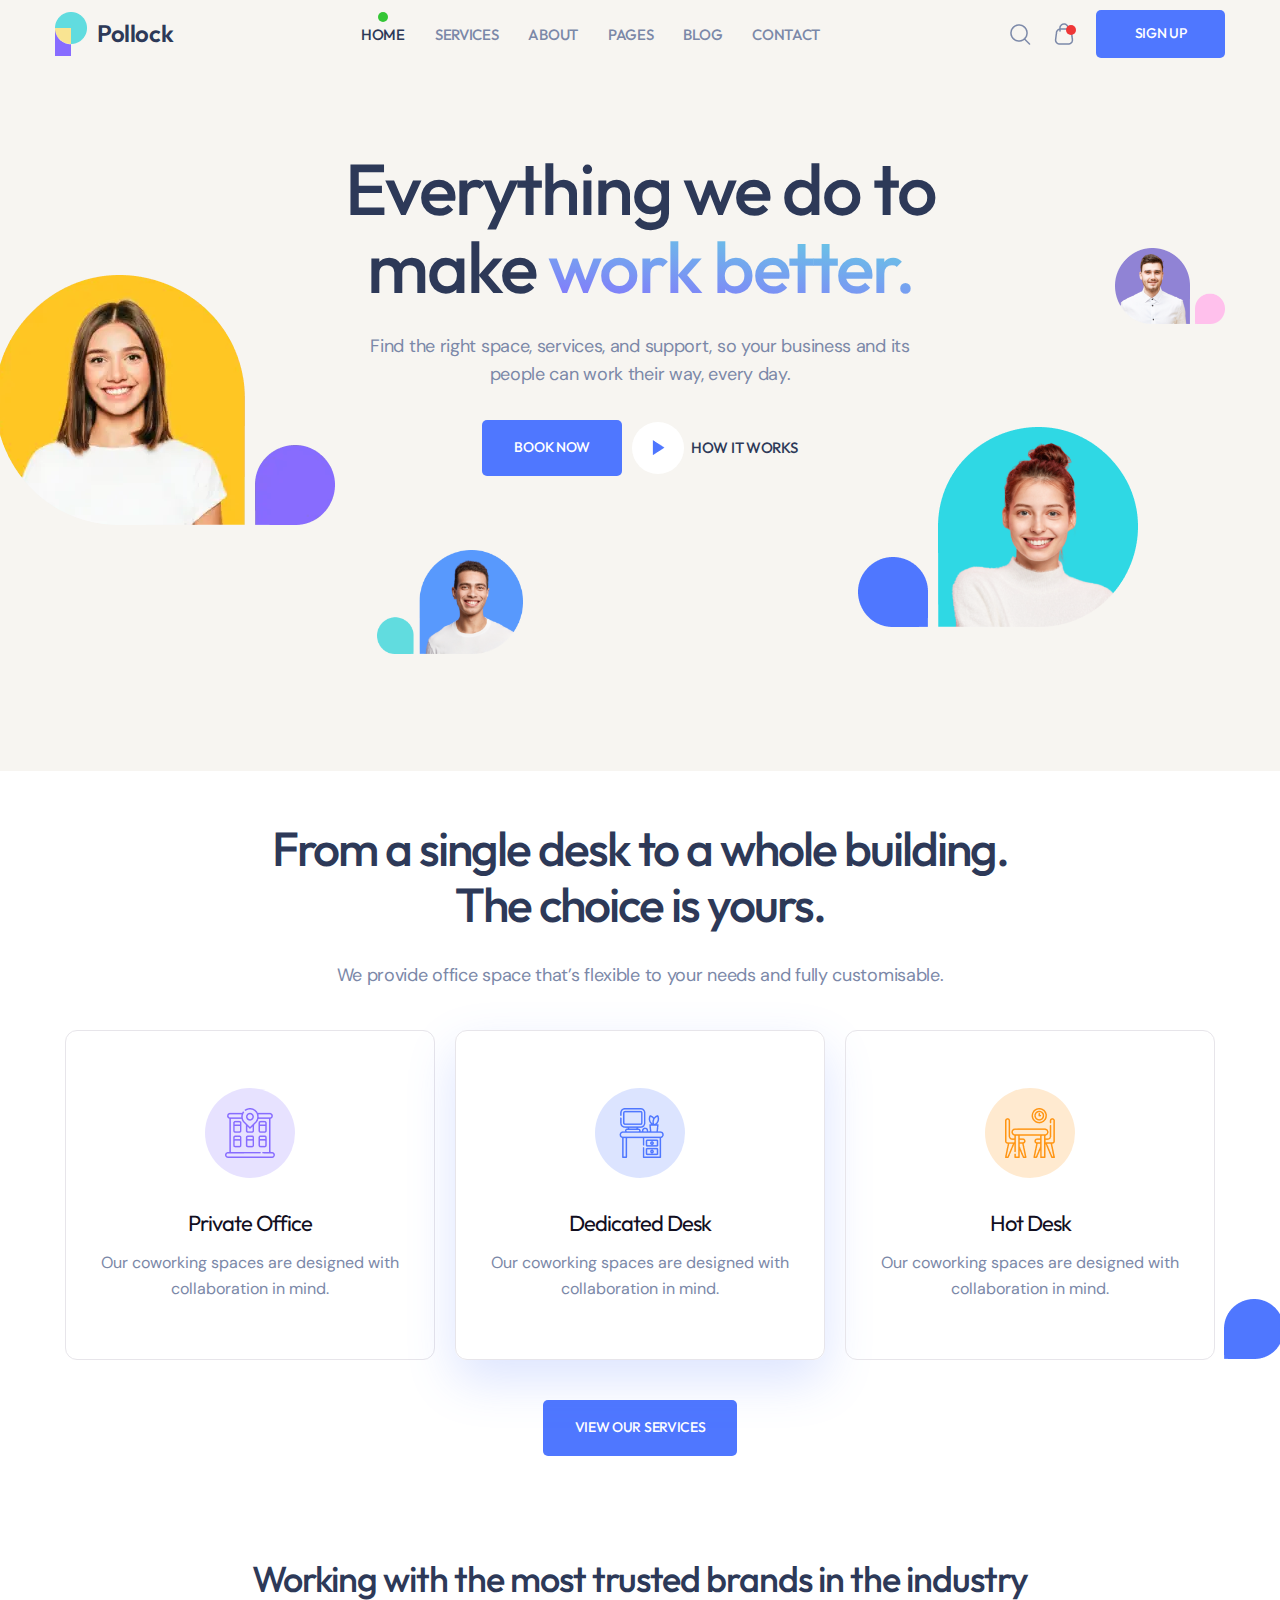
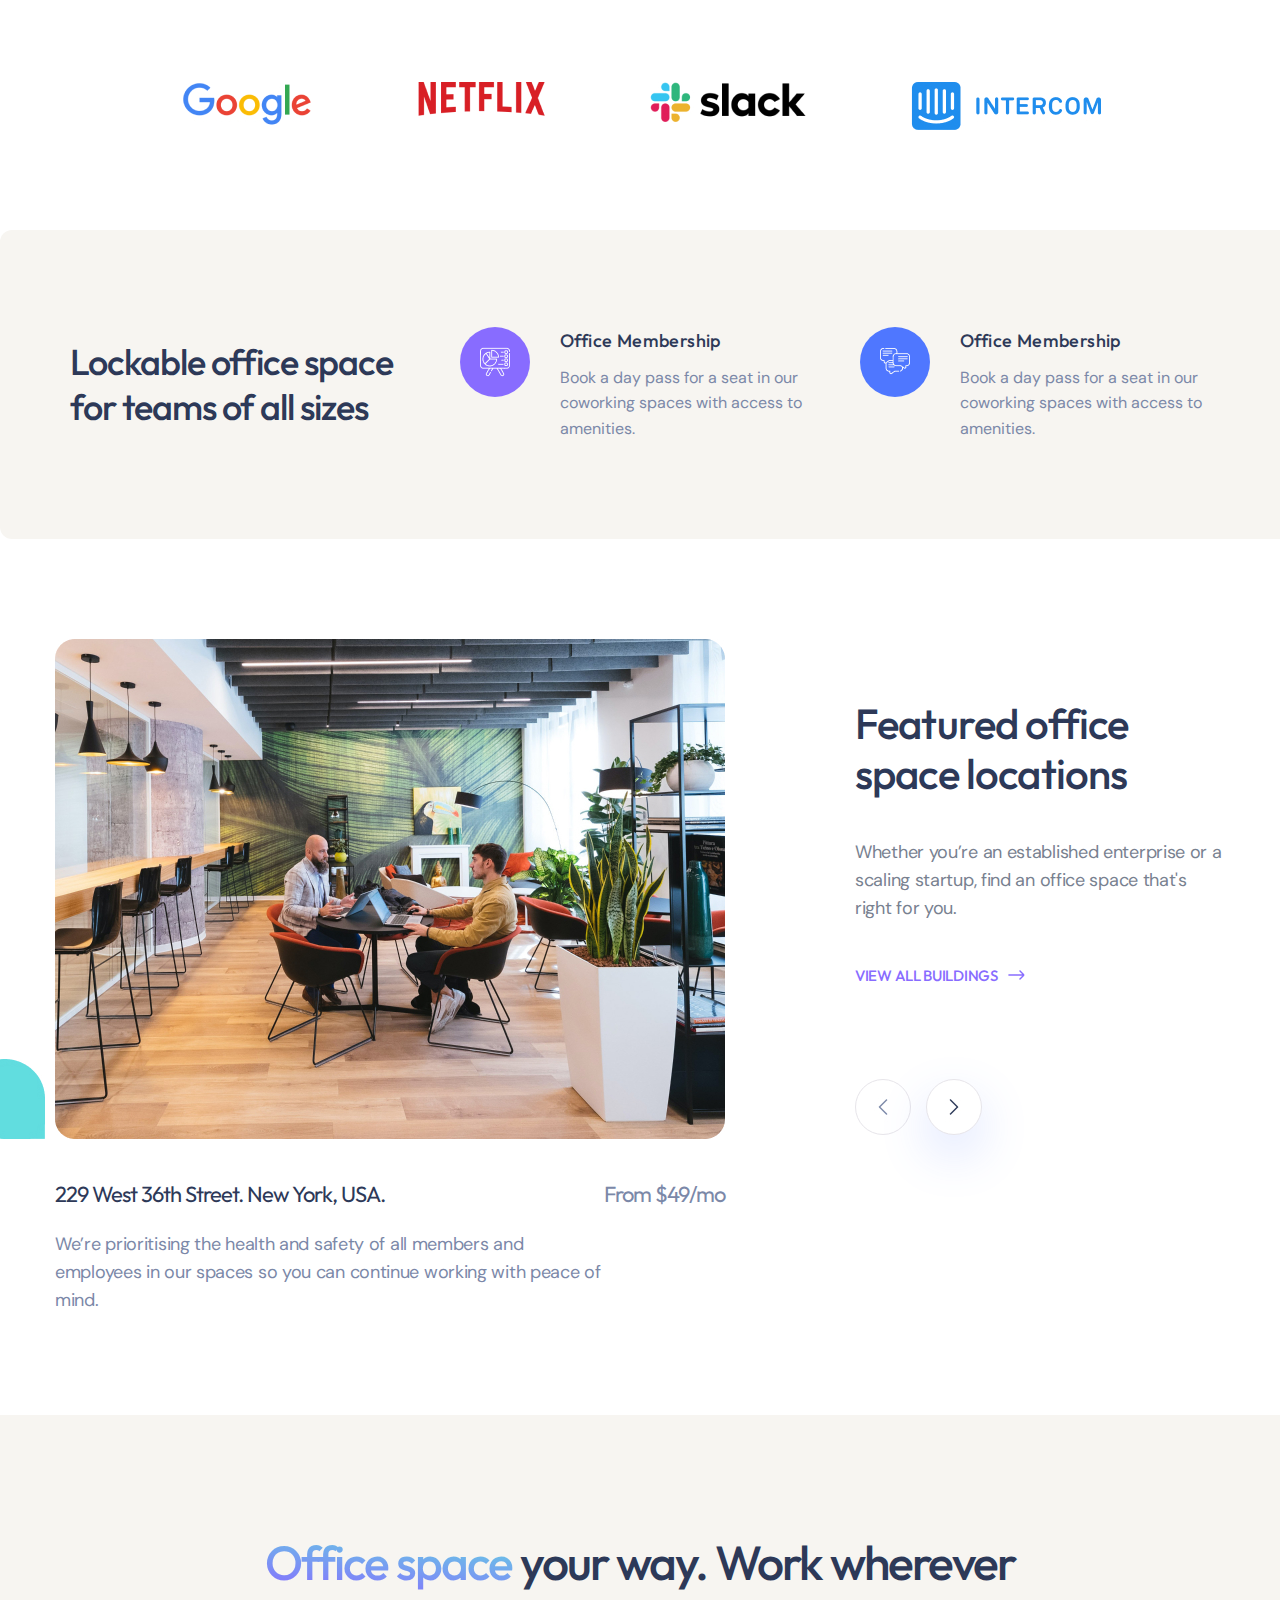
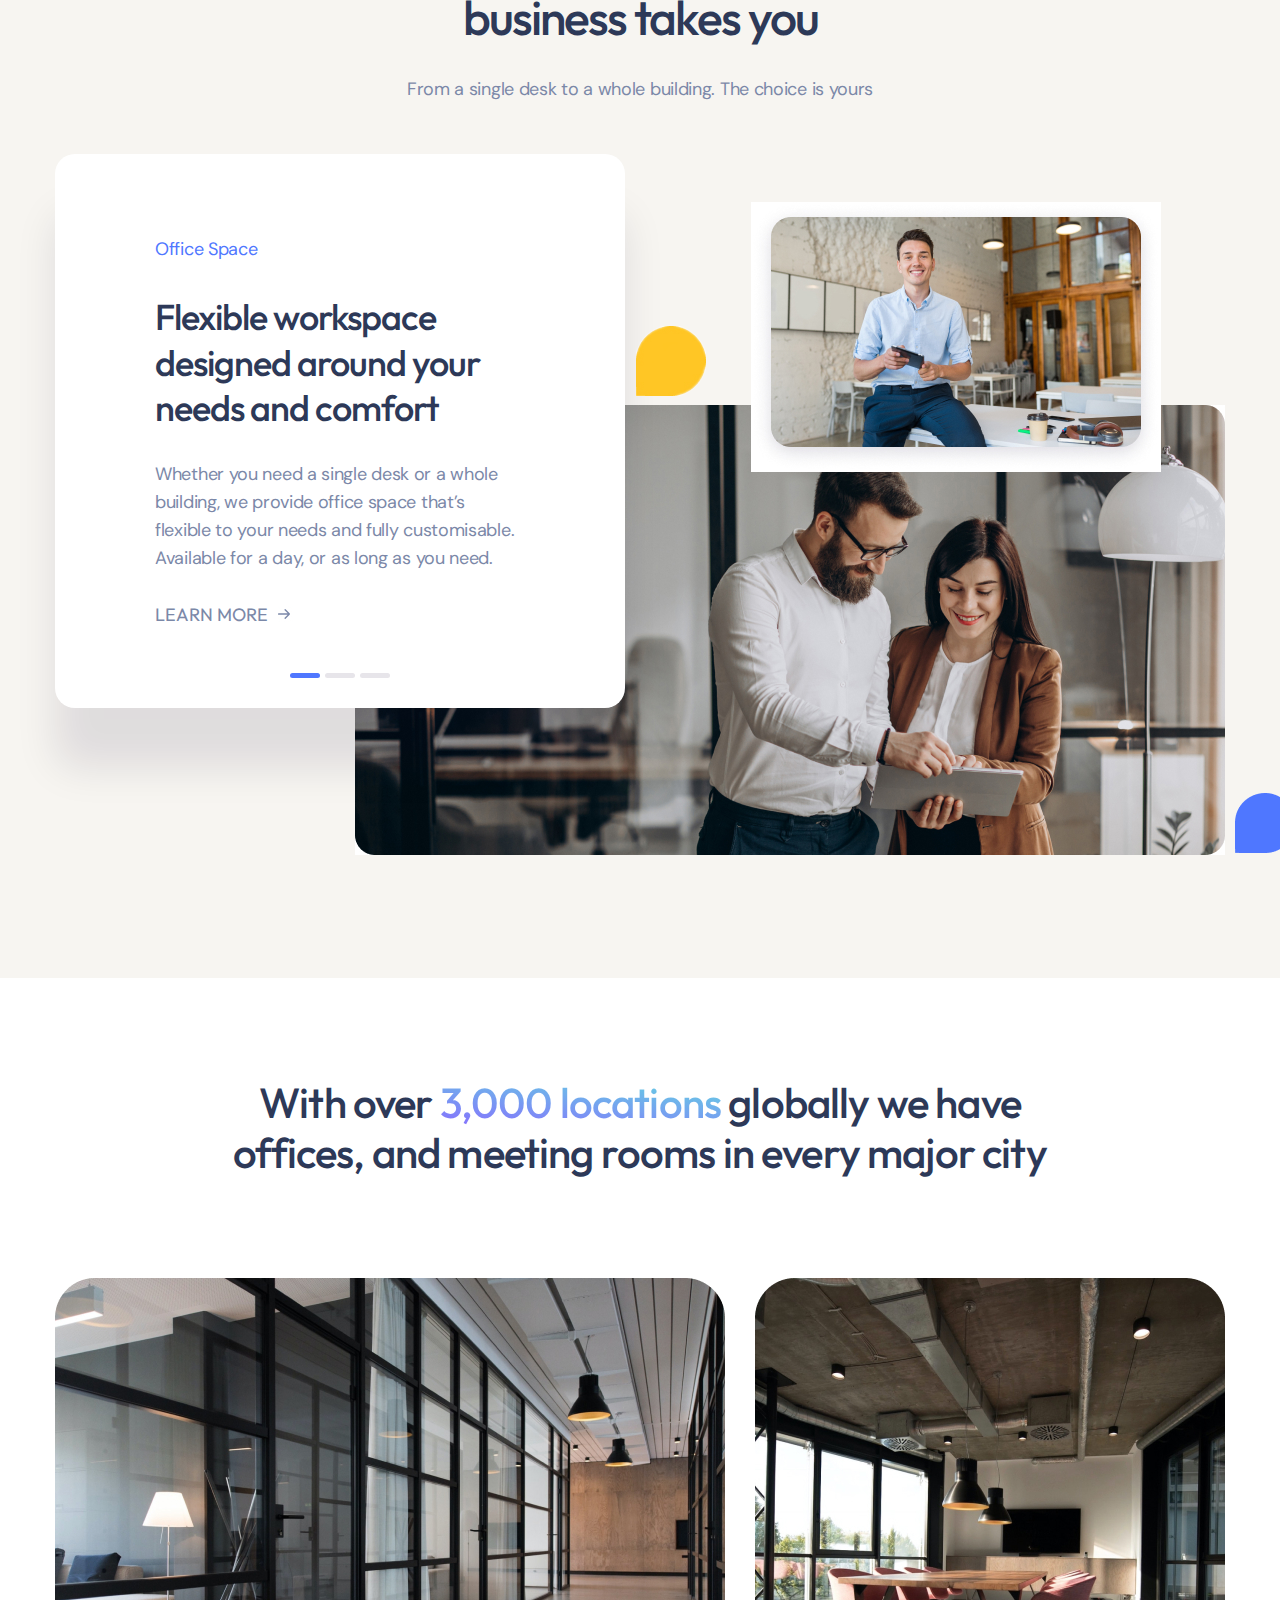
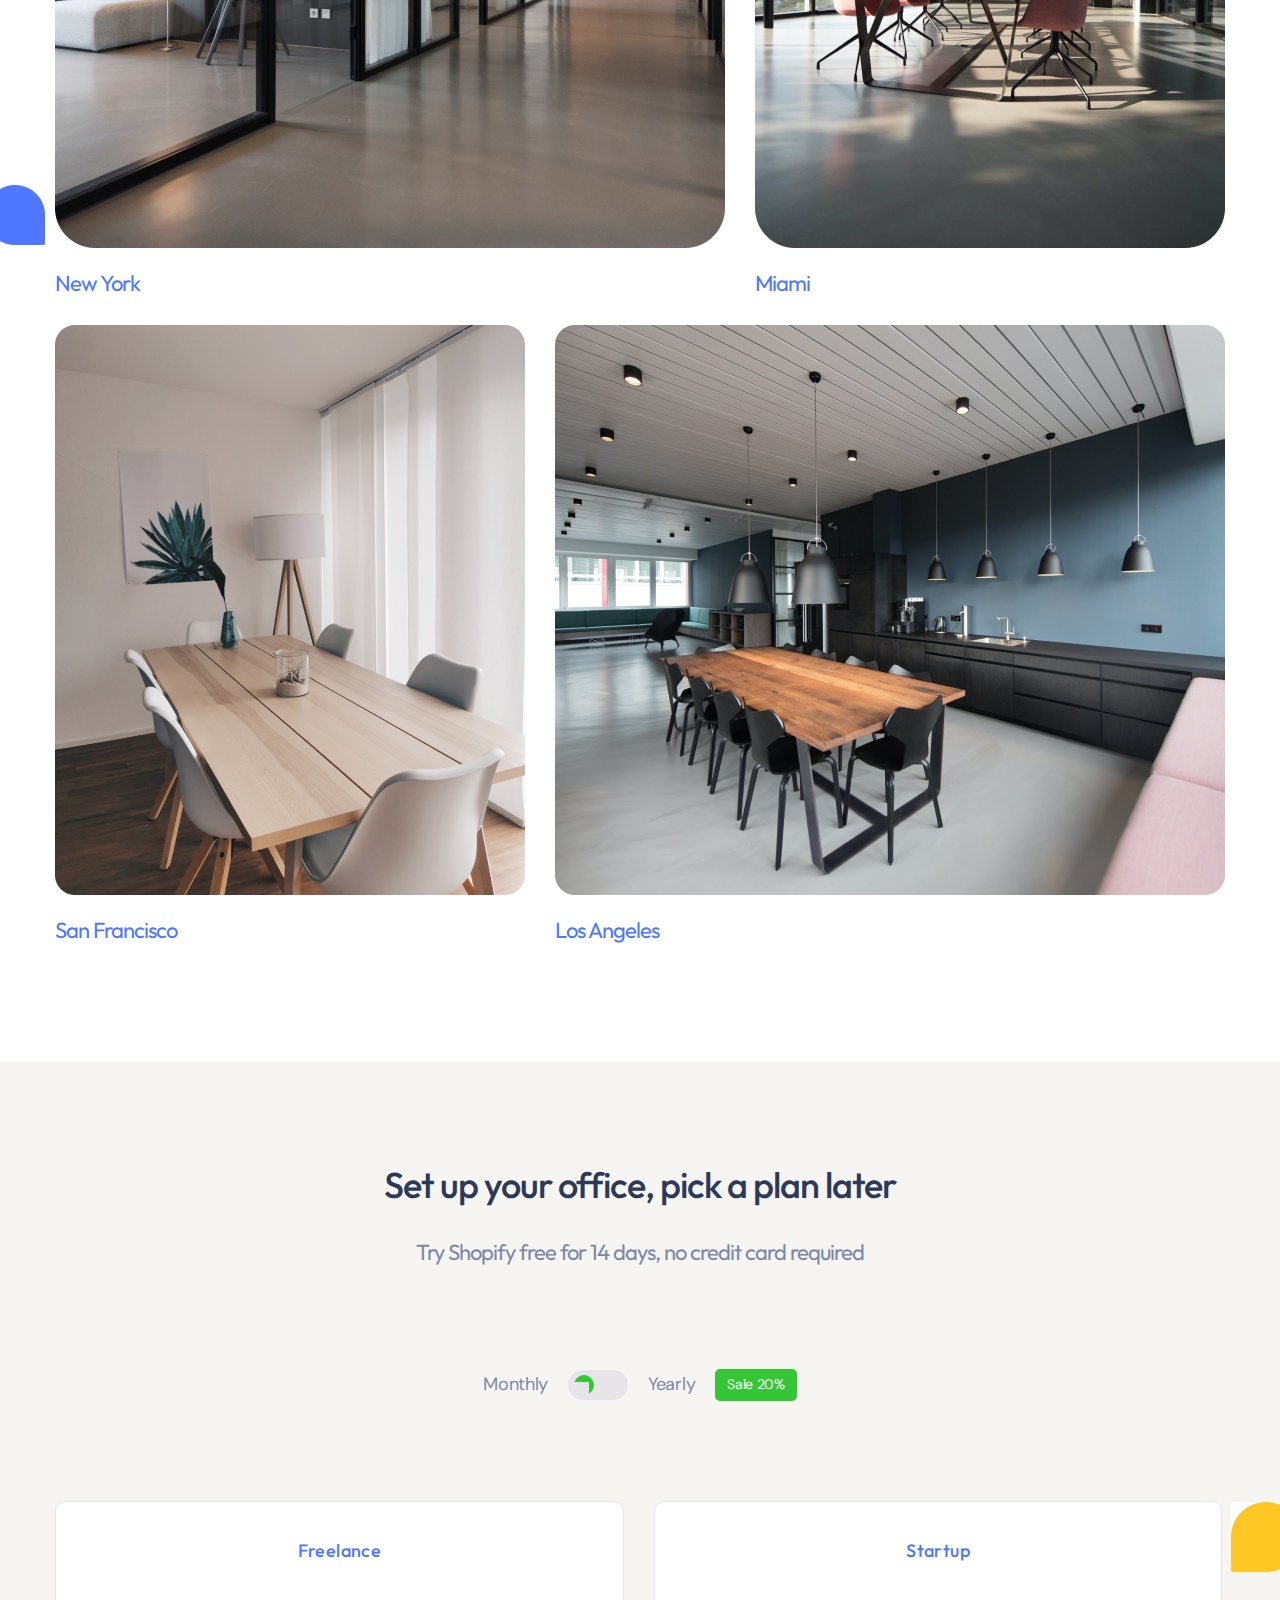
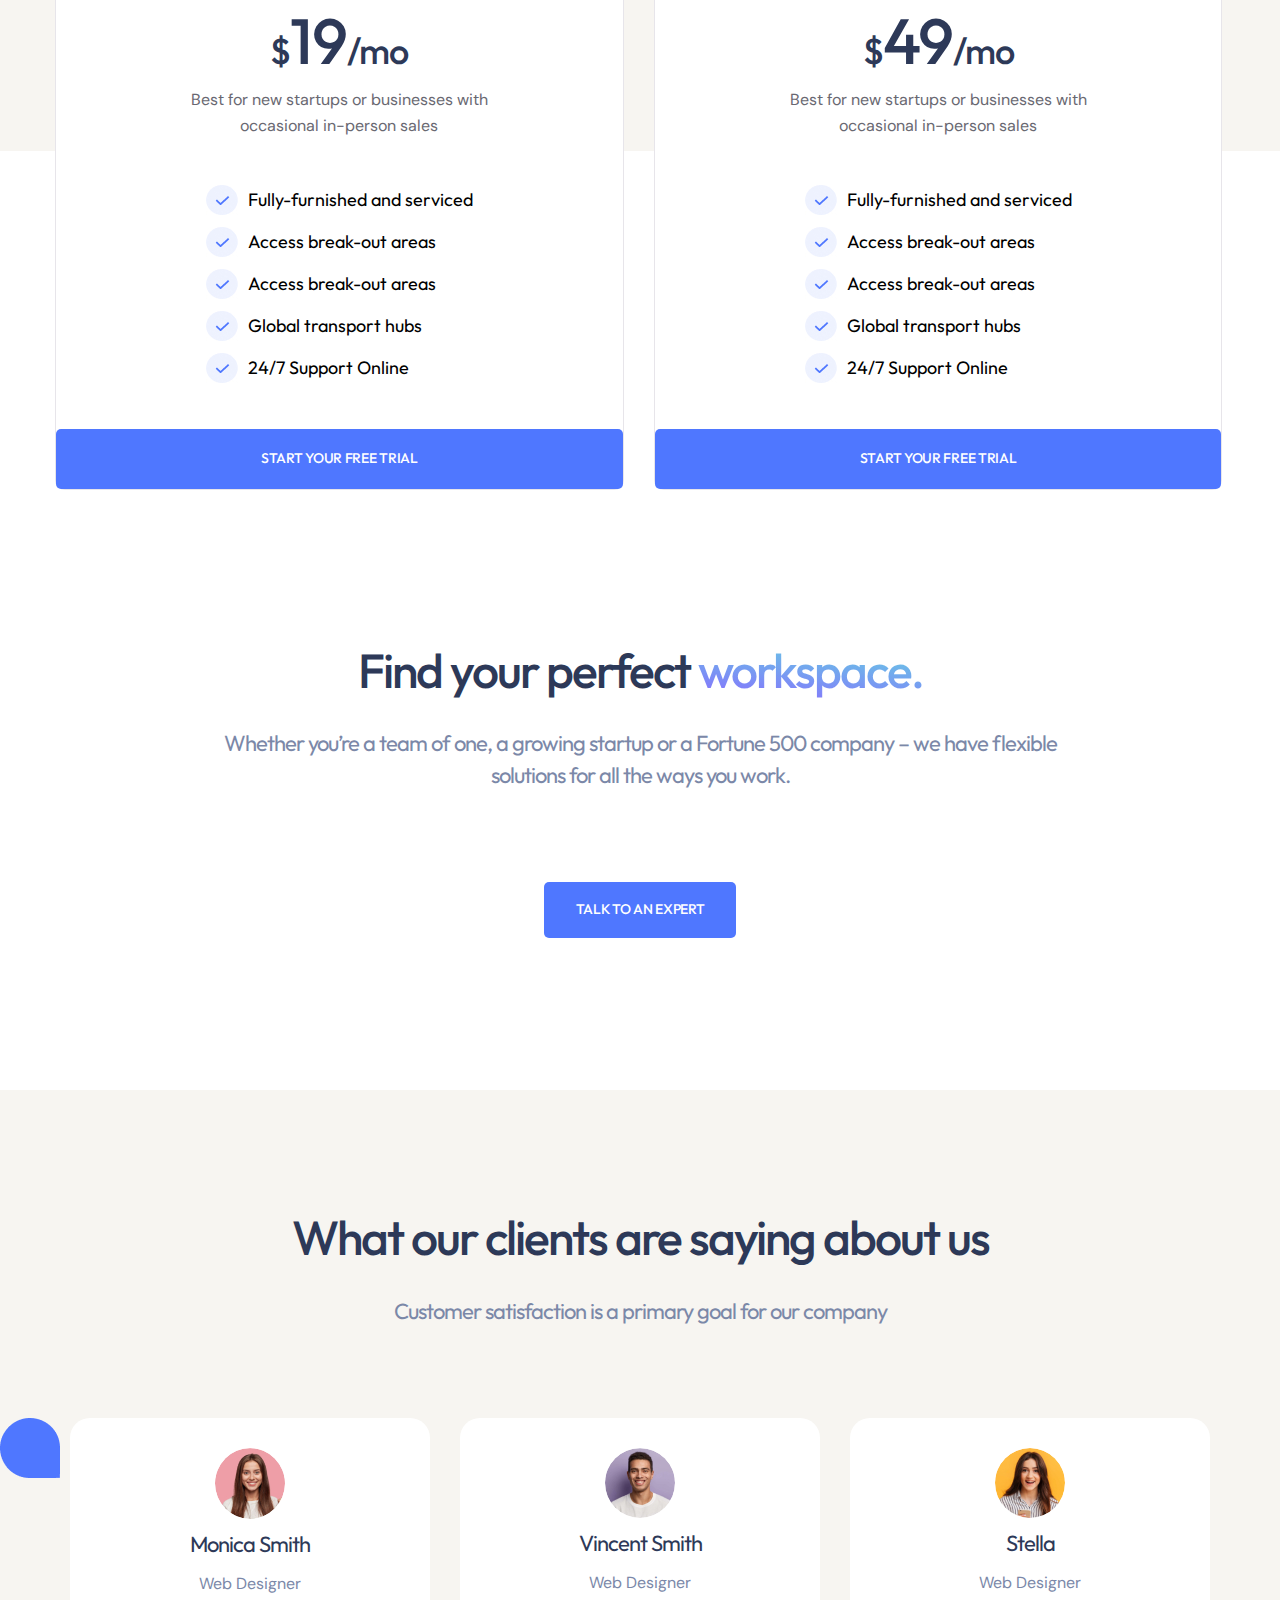
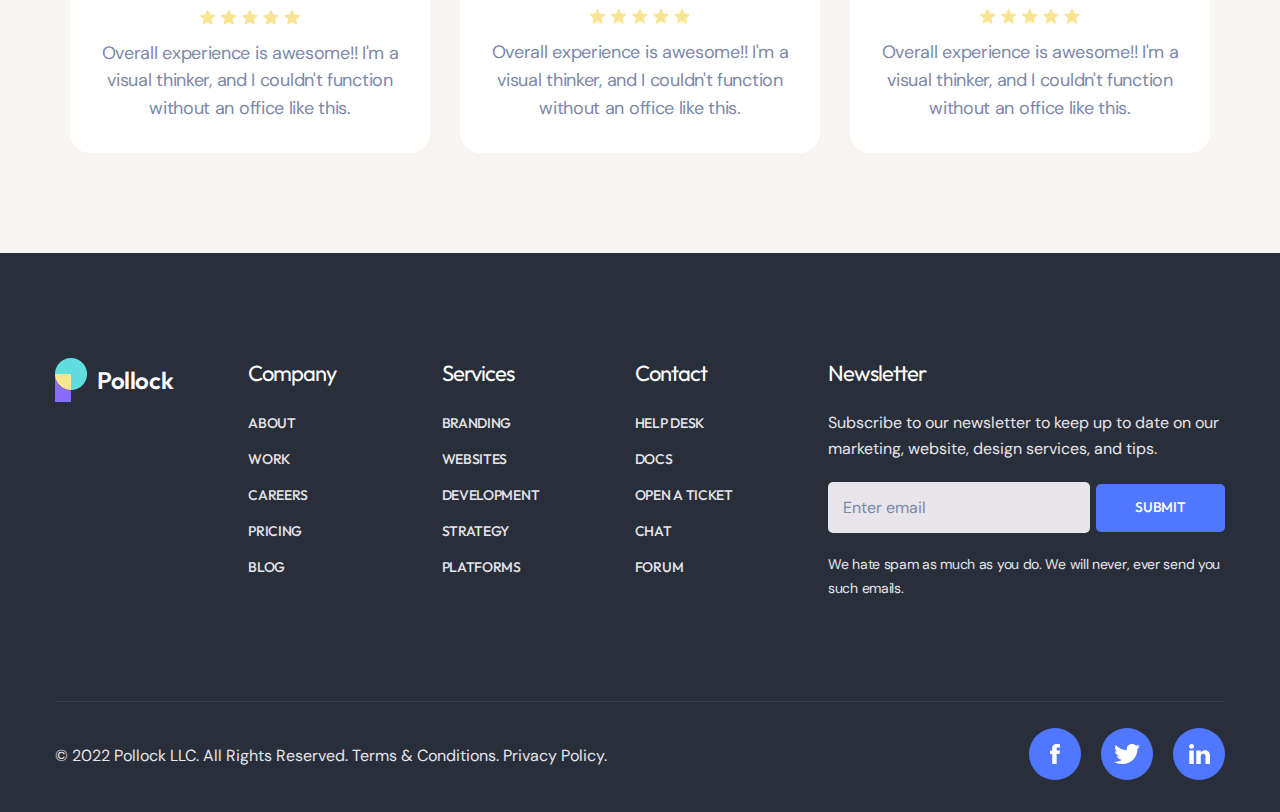
==== public/index.html @ 98dcaaa9 "upload" ====
<!DOCTYPE html>
<html lang="en">
<head>
    <meta charset="UTF-8">
    <meta name="viewport" content="width=device-width, initial-scale=1.0">
    <link href="https://fonts.googleapis.com/css2?family=DM+Sans:opsz@9..40&family=Outfit:wght@500&display=swap" rel="stylesheet">
    <link rel="stylesheet" href="../src/component/index.css">
    <title>Home Coworking</title>
</head>
<body>
    <!-- header -->
    <header>
        <section class="header__container">
            <div class="header__logo">
                <img src="../src/image/logo/Frame.png" alt="">
                Pollock
            </div>
            <div class="header__nav">
                <nav class="header__nav-list">
                    <ul class="header__list">
                        <li class="header__item active">
                            <a href="index.html" class="header__link">Home</a>
                        </li>
                        <li class="header__item">
                            <a href="#" class="header__link">Services</a>
                        </li>
                        <li class="header__item">
                            <a href="#" class="header__link">About</a>
                        </li>
                        <li class="header__item">
                            <a href="page_shop.html" class="header__link">Pages</a>
                        </li>
                        <li class="header__item">
                            <a href="page_blog.html" class="header__link">Blog</a>
                        </li>
                        <li class="header__item">
                            <a href="#" class="header__link">Contact</a>
                        </li>
                    </ul>
                </nav>
            </div>
            <div class="header__button">
                <div class="header__search">
                    <button class="btn btn--search">
                        <img src="../src/image/icon/Search.png" alt="">
                    </button>
                </div>
                <div class="header__cart">
                    <button class="btn btn--cart">
                        <img src="../src/image/icon/Bag2.png" alt="">
                    </button>
                </div>
                <div class="header__signup">
                    <button class="button button--md">Sign Up</button>
                </div>
            </div>
        </section>
    </header>
    <!-- main -->
    <main class="main">
       <!-- Hero -->
        <section class="page-hero">
            <div class="page-hero__container container">
                <div class="page-hero__textbox">
                    <h1 class="page-hero__title">Everything we do to make <span>work better.</span></h1>
                    <div class="page-hero__paragraph">
                        <p>Find the right space, services, and support, so your business and its people can work their way, every day.</p>
                    </div>
                    <div class="page-hero__button">
                        <div class="page-hero__btn-book">
                            <button class="button button--lg">Book Now</button>
                        </div>
                        <div class="page-hero__btn-play">
                            <button class="button button--play">
                                <img src="../src/image/icon/fi_play.png" alt="">
                            </button>
                            How It Works
                        </div>
                    </div>
                </div>
                <div class="page-hero__image">
                    <div class="page-hero__absolute">
                        <div class="page-hero_item page-hero_item--1">
                            <img src="../src/image/normal/iamge1.webp" alt="">
                        </div>
                        <div class="page-hero_item page-hero_item--2">
                            <img src="../src/image/normal/image2.png" alt="">
                        </div>
                        <div class="page-hero_item page-hero_item--3">
                            <img src="../src/image/normal/image3.png" alt="">
                        </div>
                        <div class="page-hero_item page-hero_item--4">
                            <img src="../src/image/normal/image4.png" alt="">
                        </div>
                    </div>
                </div>
            </div>
        </section>
        <!-- Service -->
        <section class="page-service">
            <div class="page-service__container container">
                <div class="page-service__textbox">
                    <h2 class="page-service__title">From a single desk to a whole building. The choice is yours.</h2>
                    <div class="page-service__paragraph">
                        <p>
                            We provide office space that’s flexible to your needs and fully customisable.
                        </p>
                    </div>
                </div>
                <div class="page-service__content">
                    <div class="page-service__content-item">
                        <div class="page-service__item-img page-service__item-img--1" style="--color-purple: #886CFF;">
                            <img src="../src/image/icon/office.png" alt="">
                        </div>
                        <div class="page-service__item-textbox">
                            <h3 class="page-service__item-title">Private Office</h3>
                            <div class="page-service__item-paragraph">
                                <p>Our coworking spaces are designed with collaboration in mind.</p>
                            </div>
                        </div>
                    </div>
                    <div class="page-service__content-item">
                        <div class="page-service__item-img page-service__item-img--2" style="--color-blue: #4F77FF;">
                            <img src="../src/image/icon/desk.png" alt="">
                        </div>
                        <div class="page-service__item-textbox">
                            <h3 class="page-service__item-title">Dedicated Desk</h3>
                            <div class="page-service__item-paragraph">
                                <p>Our coworking spaces are designed with collaboration in mind.</p>
                            </div>
                        </div>
                    </div>
                    <div class="page-service__content-item">
                        <div class="page-service__item-img page-service__item-img--3" style="--color-yellow: #FF9513;">
                            <img src="../src/image/icon/hotdesk.png" alt="">
                        </div>
                        <div class="page-service__item-textbox">
                            <h3 class="page-service__item-title">Hot Desk</h3>
                            <div class="page-service__item-paragraph">
                                <p>Our coworking spaces are designed with collaboration in mind.</p>
                            </div>
                        </div>
                    </div>
                </div>
                <div class="page-service__button">
                    <button class="button button--lg">View Our Services</button>
                </div>
            </div>
        </section>        
        <!-- logo -->
        <section class="page-logo">
            <div class="page-logo__container container">
                <h3 class="page-logo__title">Working with the most trusted brands in the industry</h3>
                <div class="page-logo__content">
                    <div class="page-logo__item">
                        <img src="../src/image/logo/google.jpg" alt="">
                    </div>
                    <div class="page-logo__item">
                        <img src="../src/image/logo/netflix.jpg" alt="">
                    </div>
                    <div class="page-logo__item">
                        <img src="../src/image/logo/slack.jpg" alt="">
                    </div>
                    <div class="page-logo__item">
                        <img src="../src/image/logo/intercom.jpg" alt="">
                    </div>
                </div>
            </div>
        </section>
        <!-- item -->
        <section class="page-item">
            <div class="page-item__container container">
                <h2 class="page-item__title">Lockable office space for teams of all sizes</h2>
                <div class="page-item__content">
                    <div class="page-item__item">
                        <div class="page-item__logo page-item__logo--1">
                            <img src="../src/image/icon/membership.png" alt="">
                        </div>
                        <div class="page-item__text">
                            <h3 class="page-item__title page-item__title--md">Office Membership</h3>
                            <div class="page-item__paragraph">
                                <p>
                                    Book a day pass for a seat in our coworking spaces with access to amenities.
                                </p>
                            </div>
                        </div>
                    </div>
                    <div class="page-item__item">
                        <div class="page-item__logo page-item__logo--2">
                            <img src="../src/image/icon/meeting.png" alt="">
                        </div>
                        <div class="page-item__text">
                            <h3 class="page-item__title page-item__title--md">Office Membership</h3>
                            <div class="page-item__paragraph">
                                <p>
                                    Book a day pass for a seat in our coworking spaces with access to amenities.
                                </p>
                            </div>
                        </div>
                    </div>
                </div>
            </div>
        </section>
        <!-- Gallery -->
        <section class="page-gallery">
            <div class="page-gallery__container container">
                <div class="page-gallery__left">
                    <div class="page-gallery__img">
                        <img src="../src/image/normal/featured.jpg" alt="">
                    </div>
                    <div class="page-gallery__textbox">
                        <div class="page-gallery__title">
                            <h3>229 West 36th Street. New York, USA.</h3>
                            <p>From $49/mo</p>
                        </div>
                        <div class="page-gallery__paragraph">
                            <p>
                                We’re prioritising the health and safety of all members and employees in our spaces so you can continue working with peace of mind.
                            </p>
                        </div>
                    </div>
                </div>
                <div class="page-gallery__right">
                    <div class="page-gallery__text">
                        <h2 class="page-gallery__text-title">Featured office space locations</h2>
                        <div class="page-gallery__text-paragraph">
                            <p>
                                Whether you’re an established enterprise or a scaling startup, find an office space that's right for you.
                            </p>
                        </div>
                        <div class="page-gallery__link">
                            <a href="">View All Buildings</a>
                            <img src="../src/image/icon/Right.jpg" alt="">
                        </div>
                    </div>
                    <div class="page-gallery__button">
                        <button class="btn btn--click">
                            <img src="../src/image/icon/prev.jpg" alt="">
                        </button>
                        <button class="btn btn--click">
                            <img src="../src/image/icon/next.jpg" alt="">
                        </button>
                    </div>
                </div>
            </div>
        </section>
        <!-- About -->
        <section class="page-about">
            <div class="page-about__container container">
                <div class="page-about__textbox">
                    <h2 class="page-about__title-top">
                        <span>Office space </span>your way. Work wherever business takes you
                    </h2>
                    <div class="page-about__paragraph-title">
                        <p>From a single desk to a whole building. The choice is yours</p>
                    </div>
                </div>
                <div class="page-about__content">
                    <div class="page-about__content-item">
                        <div class="page-about__item-textbox">
                            <div class="page-about__slide">
                                <div class="page-about__text active">
                                    <div class="page-about__top">
                                        <p>Office Space</p>
                                    </div>                       
                                    <h3 class="page-about__title">Flexible workspace designed around your needs and comfort</h3>
                                    <div class="page-about__paragraph">
                                        <p>
                                            Whether you need a single desk or a whole building, we provide office space that’s flexible to your needs and fully customisable. Available for a day, or as long as you need.
                                        </p>
                                    </div>
                                    <div class="page-about__link">
                                        <a href="" class="page-about__link-view">Learn more</a>
                                        <img src="../src/image/icon/Icon.jpg" alt="">
                                    </div>
                                </div>
                                <div class="page-about__text">
                                    <div class="page-about__top">
                                        <p>Dedicated Desk</p>
                                    </div>                       
                                    <h3 class="page-about__title">Flexible workspace designed around your needs and comfort</h3>
                                    <div class="page-about__paragraph">
                                        <p>
                                            Whether you need a single desk or a whole building, we provide office space that’s flexible to your needs and fully customisable. Available for a day, or as long as you need.
                                        </p>
                                    </div>
                                    <div class="page-about__link">
                                        <a href="" class="page-about__link-view">Learn more</a>
                                        <img src="../src/image/icon/Icon.jpg" alt="">
                                    </div>
                                </div>
                                <div class="page-about__text">
                                    <div class="page-about__top">
                                        <p>Hot Desk</p>
                                    </div>                       
                                    <h3 class="page-about__title">Flexible workspace designed around your needs and comfort</h3>
                                    <div class="page-about__paragraph">
                                        <p>
                                            Whether you need a single desk or a whole building, we provide office space that’s flexible to your needs and fully customisable. Available for a day, or as long as you need.
                                        </p>
                                    </div>
                                    <div class="page-about__link">
                                        <a href="" class="page-about__link-view">Learn more</a>
                                        <img src="../src/image/icon/Icon.jpg" alt="">
                                    </div>
                                </div>
                            </div>
                            <div class="page-about__dot-container">
                                <div class="page-about__dot active"></div>
                                <div class="page-about__dot"></div>
                                <div class="page-about__dot"></div>
                            </div>
                        </div>
                        <div class="page-about__image">
                            <div class="page-about__image-item page-about__image--1">
                                <img src="../src/image/normal/man.jpg" alt="">
                                <div class="page-about__image-icon page-about__image-item--yellow">
                                    <img src="../src/image/icon/yellow.png" alt="">
                                </div>
                            </div>
                            <div class="page-about__image-item page-about__image--2">
                                <img src="../src/image/normal/people.jpg" alt="">
                                <div class="page-about__image-icon page-about__image-item--blue">
                                    <img src="../src/image/icon/BG.png" alt="">
                                </div>
                            </div>
                        </div>
                    </div>
                </div>
            </div>
        </section>
        <!-- portfolio -->
        <section class="page-portfolio">
            <div class="page-portfolio__container container">
                <div class="page-portfolio__textbox">
                    <h2 class="page-portfolio__title">
                        With over <span>3,000 locations</span> globally we have offices,  and meeting rooms in every major city
                    </h2>
                </div>
                <div class="page-portfilio__image">
                    <div class="page-portfilio__item">
                        <img src="../src/image/normal/newyork.jpg" alt="">
                        <div class="page-portfilio__name">
                            <p>New York</p>
                        </div>
                    </div>
                    <div class="page-portfilio__item">
                        <img src="../src/image/normal/miami.jpg" alt="">
                        <div class="page-portfilio__name">
                            <p>Miami</p>
                        </div>
                    </div>
                    <div class="page-portfilio__item">
                        <img src="../src/image/normal/sanfrancisco.jpg" alt="">
                        <div class="page-portfilio__name">
                            <p>San Francisco</p>
                        </div>
                    </div>
                    <div class="page-portfilio__item">
                        <img src="../src/image/normal/losangeles.jpg" alt="">
                        <div class="page-portfilio__name">
                            <p>Los Angeles</p>
                        </div>
                    </div>
                </div>
            </div>
        </section>
        <!-- pricing -->
        <section class="page-pricing">
            <div class="page-pricing__container container">
                <div class="page-pricing__textbox">
                    <h2 class="page-pricing__title">Set up your office, pick a plan later</h2>
                    <div class="page-pricing__paragraph">
                        <p>
                            Try Shopify free for 14 days, no credit card required
                        </p>
                    </div>
                </div>
                <div class="page-pricing__button">
                    <div class="page-pricing__button-item">
                        <p>Monthly</p>
                        <div class="page-pricing__toggle">
                            <input type="checkbox" id="page-pricing__click">
                            <label for="page-pricing__click" class="page-pricing__label"></label>
                        </div>
                    </div>
                    <div class="page-pricing__button-item">
                        <p>Yearly</p>
                        <button class="page-pricing__button-sale">Sale 20%</button>
                    </div>
                </div>
                <div class="page-pricing__trial">
                    <div class="page-pricing__item">
                        <div class="page-pricing__name">
                            <p>Freelance</p>
                        </div>
                        <div class="page-pricing__content">
                            <h2 class="page-pricing__title">$<span>19</span>/mo</h2>
                            <div class="page-pricing__description">
                                <p>
                                    Best for new startups or businesses
                                    with occasional in-person sales
                                </p>
                            </div>
                        </div>
                        <div class="page-pricing__list">
                            <ul class="page-pricing__nav">
                                <li class="page-pricing__list-item">
                                    <img src="../src/image/icon/check.jpg" alt="">
                                    Fully-furnished and serviced
                                </li>
                                <li class="page-pricing__list-item">
                                    <img src="../src/image/icon/check.jpg" alt="">
                                    Access  break-out areas
                                </li>
                                <li class="page-pricing__list-item">
                                    <img src="../src/image/icon/check.jpg" alt="">
                                    Access  break-out areas
                                </li>
                                <li class="page-pricing__list-item">
                                    <img src="../src/image/icon/check.jpg" alt="">
                                    Global transport hubs
                                </li>
                                <li class="page-pricing__list-item">
                                    <img src="../src/image/icon/check.jpg" alt="">
                                    24/7 Support Online
                                </li>
                            </ul>
                        </div>
                        <div class="page-pricing__button-bottom">
                            <button class="button button--big">Start your free trial</button>
                        </div>
                    </div>
                    <div class="page-pricing__item">
                        <div class="page-pricing__name">
                            <p>Startup</p>
                        </div>
                        <div class="page-pricing__content">
                            <h2 class="page-pricing__title">$<span>49</span>/mo</h2>
                            <div class="page-pricing__description">
                                <p>
                                    Best for new startups or businesses
                                    with occasional in-person sales
                                </p>
                            </div>
                        </div>
                        <div class="page-pricing__list">
                            <ul class="page-pricing__nav">
                                <li class="page-pricing__list-item">
                                    <img src="../src/image/icon/check.jpg" alt="">
                                    Fully-furnished and serviced
                                </li>
                                <li class="page-pricing__list-item">
                                    <img src="../src/image/icon/check.jpg" alt="">
                                    Access  break-out areas
                                </li>
                                <li class="page-pricing__list-item">
                                    <img src="../src/image/icon/check.jpg" alt="">
                                    Access  break-out areas
                                </li>
                                <li class="page-pricing__list-item">
                                    <img src="../src/image/icon/check.jpg" alt="">
                                    Global transport hubs
                                </li>
                                <li class="page-pricing__list-item">
                                    <img src="../src/image/icon/check.jpg" alt="">
                                    24/7 Support Online
                                </li>
                            </ul>
                        </div>
                        <div class="page-pricing__button-bottom">
                            <button class="button button--big">Start your free trial</button>
                        </div>
                    </div>
                </div>
            </div>
        </section>
        <!-- cta -->
        <section class="page-cta">
            <div class="page-cta__container container">
              <div class="page-cta__content">
                <div class="page-cta__textbox">
                    <h2 class="page-cta__title">Find your perfect <span>workspace.</span></h2>
                    <div class="page-cta__paragraph">
                        <p>
                            Whether you’re a team of one, a growing startup or a Fortune 500 company –
                            we have flexible solutions for all the ways you work.
                        </p>
                    </div>
                </div>
                <div class="page-cta__button">
                    <button class="button button--lg">Talk to an expert</button>
                </div>
              </div>
            </div>
        </section>
        <!-- review -->
        <section class="page-review">
            <div class="page-review__container container">
                <div class="page-review__content">
                    <div class="page-review__textbox">
                        <h2 class="page-review__title">What our clients are saying about us</h2>
                        <p class="page-review__paragraph">
                            Customer satisfaction is a primary goal for our company
                        </p>
                    </div>
                    <div class="page-review__list">
                        <div class="page-review__list-item">
                            <div class="page-review__item-img">
                                <img src="../src/image/normal/monica.jpg" alt="">
                            </div>
                            <h3 class="page-review__item-title">Monica Smith</h3>
                            <div class="page-review__item-paragraph">
                                <p>Web Designer</p>
                            </div>
                            <div class="page-review__icon-star">
                                <img src="../src/image/icon/Stars.jpg" alt="">
                            </div>
                            <div class="page-review__item-textbox">
                                <p>Overall experience is awesome!! I'm a visual thinker, and I couldn't function without an office like this.</p>
                            </div>
                        </div>
                        <div class="page-review__list-item">
                            <div class="page-review__item-img">     
                                <img src="../src/image/normal/vincent.jpg" alt="">
                            </div>
                            <h3 class="page-review__item-title">Vincent Smith</h3>
                            <div class="page-review__item-paragraph">
                                <p>Web Designer</p>
                            </div>
                            <div class="page-review__icon-star">
                                <img src="../src/image/icon/Stars.jpg" alt="">
                            </div>
                            <div class="page-review__item-textbox">
                                <p>Overall experience is awesome!! I'm a visual thinker, and I couldn't function without an office like this.</p>
                            </div>
                        </div>
                        <div class="page-review__list-item">
                            <div class="page-review__item-img">
                                <img src="../src/image/normal/stella.jpg" alt="">
                            </div>
                            <h3 class="page-review__item-title">Stella</h3>
                            <div class="page-review__item-paragraph">
                                <p>Web Designer</p>
                            </div>
                            <div class="page-review__icon-star">
                                <img src="../src/image/icon/Stars.jpg" alt="">
                            </div>
                            <div class="page-review__item-textbox">
                                <p>Overall experience is awesome!! I'm a visual thinker, and I couldn't function without an office like this.</p>
                            </div>
                        </div>
                    </div>
                </div>
            </div>
        </section>
    </main>
    <!-- footer -->
    <footer>
        <div class="footer__container container">
            <div class="footer__row">
                <div class="footer__col">
                    <div class="footer__content">
                        <div class="footer__col-item">
                            <div class="footer__logo">
                                <img src="../src/image/logo/Frame.png" alt="">
                                Pollock
                            </div>
                        </div>
                        <div class="footer__col-item">
                            <h3 class="footer__title">Company</h3>
                            <div class="footer__nav-link">
                                <ul class="footer__list-link">
                                    <li class="footer__link-item">
                                        <a href="" class="footer__link">About</a>
                                    </li>
                                    <li class="footer__link-item">
                                        <a href="" class="footer__link">Work</a>
                                    </li>
                                    <li class="footer__link-item">
                                        <a href="" class="footer__link">Careers</a>
                                    </li>
                                    <li class="footer__link-item">
                                        <a href="" class="footer__link">Pricing</a>
                                    </li>
                                    <li class="footer__link-item">
                                        <a href="" class="footer__link">Blog</a>
                                    </li>
                                </ul>
                            </div>
                        </div>
                        <div class="footer__col-item">
                            <h3 class="footer__title">Services</h3>
                            <div class="footer__nav-link">
                                <ul class="footer__list-link">
                                    <li class="footer__link-item">
                                        <a href="" class="footer__link">Branding</a>
                                    </li>
                                    <li class="footer__link-item">
                                        <a href="" class="footer__link">Websites</a>
                                    </li>
                                    <li class="footer__link-item">
                                        <a href="" class="footer__link">Development</a>
                                    </li>
                                    <li class="footer__link-item">
                                        <a href="" class="footer__link">Strategy</a>
                                    </li>
                                    <li class="footer__link-item">
                                        <a href="" class="footer__link">Platforms</a>
                                    </li>
                                </ul>
                            </div>
                        </div>
                        <div class="footer__col-item">
                            <h3 class="footer__title">Contact</h3>
                            <div class="footer__nav-link">
                                <ul class="footer__list-link">
                                    <li class="footer__link-item">
                                        <a href="" class="footer__link">Help Desk</a>
                                    </li>
                                    <li class="footer__link-item">
                                        <a href="" class="footer__link">Docs</a>
                                    </li>
                                    <li class="footer__link-item">
                                        <a href="" class="footer__link">Open a Ticket</a>
                                    </li>
                                    <li class="footer__link-item">
                                        <a href="" class="footer__link">Chat</a>
                                    </li>
                                    <li class="footer__link-item">
                                        <a href="" class="footer__link">Forum</a>
                                    </li>
                                </ul>
                            </div>
                        </div>
                        <div class="footer__col-item">
                            <h3 class="footer__title">Newsletter</h3>
                            <div class="footer__paragraph footer__paragraph--md">
                                <p>
                                    Subscribe to our newsletter to keep up to date on our marketing, website, design services, and tips.
                                </p>
                            </div>
                            <div class="footer__input-button">
                                <input placeholder="Enter email" type="text" class="footer__text-input" name="footer__text-input">
                                <button class="button button--md">Submit</button>
                            </div>
                            <div class="footer__paragraph footer__paragraph--sm">
                                <p>
                                    We hate spam as much as you do. We will never, ever send you such emails. 
                                </p>
                            </div>
                        </div>
                    </div>
                    <div class="footer__bottom">
                        <div class="footer__policy">
                            <p>
                                © 2022 Pollock LLC. All Rights Reserved. Terms & Conditions. Privacy Policy.
                            </p>
                        </div>
                        <div class="footer__social-media">
                            <div class="footer__social-item">
                                <svg xmlns="http://www.w3.org/2000/svg" width="196" height="52" viewBox="0 0 196 52" fill="none">
                                    <circle cx="26" cy="26" r="26" fill="#4F77FF"/>
                                    <path d="M27.6497 35.893V26.0503H30.6079L31 22.5862H27.6497L27.6547 20.8522C27.6547 19.9487 27.7462 19.4648 29.1297 19.4648H30.9793V16H28.0204C24.4663 16 23.2155 17.6804 23.2155 20.5068V22.5864H21V26.0509H23.2155V35.7535C24.0786 35.9148 24.9709 36 25.8846 36C26.4748 36 27.0644 35.9643 27.6497 35.893Z" fill="white"/>
                                    <circle cx="98" cy="26" r="26" fill="#4F77FF"/>
                                    <path d="M111 18.3677C110.033 18.7692 109.003 19.0354 107.929 19.1646C109.034 18.54 109.877 17.5585 110.274 16.3754C109.243 16.9569 108.106 17.3677 106.894 17.5969C105.915 16.6108 104.521 16 103 16C100.049 16 97.6734 18.2677 97.6734 21.0477C97.6734 21.4477 97.7091 21.8323 97.7969 22.1985C93.3655 21.9938 89.4444 19.9831 86.8102 16.92C86.3504 17.6754 86.0806 18.54 86.0806 19.4708C86.0806 21.2185 87.0312 22.7677 88.4483 23.6646C87.5919 23.6492 86.7517 23.4138 86.04 23.0431C86.04 23.0585 86.04 23.0785 86.04 23.0985C86.04 25.5508 87.8876 27.5877 90.3105 28.0569C89.8766 28.1692 89.4037 28.2231 88.913 28.2231C88.5717 28.2231 88.2272 28.2046 87.9039 28.1369C88.5945 30.1354 90.5543 31.6046 92.8845 31.6523C91.071 32.9954 88.7684 33.8046 86.2756 33.8046C85.8385 33.8046 85.4192 33.7862 85 33.7354C87.3611 35.1769 90.1594 36 93.177 36C102.986 36 108.348 28.3077 108.348 21.64C108.348 21.4169 108.34 21.2015 108.329 20.9877C109.386 20.2769 110.275 19.3892 111 18.3677Z" fill="white"/>
                                    <circle cx="170" cy="26" r="26" fill="#4F77FF"/>
                                    <path d="M160 18.3232C160 17.6498 160.236 17.0943 160.709 16.6566C161.182 16.2188 161.797 16 162.554 16C163.297 16 163.899 16.2155 164.358 16.6465C164.831 17.0909 165.068 17.67 165.068 18.3838C165.068 19.0303 164.838 19.569 164.378 20C163.905 20.4444 163.284 20.6667 162.514 20.6667H162.493C161.75 20.6667 161.149 20.4444 160.689 20C160.23 19.5556 160 18.9966 160 18.3232ZM160.264 36V22.5051H164.764V36H160.264ZM167.257 36H171.757V28.4646C171.757 27.9933 171.811 27.6296 171.919 27.3737C172.108 26.9158 172.395 26.5286 172.78 26.2121C173.166 25.8956 173.649 25.7374 174.23 25.7374C175.743 25.7374 176.5 26.7542 176.5 28.7879V36H181V28.2626C181 26.2694 180.527 24.7576 179.581 23.7273C178.635 22.697 177.385 22.1818 175.831 22.1818C174.088 22.1818 172.73 22.9293 171.757 24.4242V24.4646H171.736L171.757 24.4242V22.5051H167.257C167.284 22.936 167.297 24.2761 167.297 26.5253C167.297 28.7744 167.284 31.9326 167.257 36Z" fill="white"/>
                                  </svg>
                            </div>
                        </div>
                    </div>
                </div>
            </div>
        </div>
    </footer>
    <script src="../src/asset/index.js"></script>
</body>
</html>
---- src/component/index.css ----
@charset "UTF-8";
/* pageshop */
.hero {
  width: 100%;
  position: relative;
  z-index: 2;
  background-image: url(../image/banner/featured-title-bg.webp);
  background-repeat: no-repeat;
  background-position: center;
  background-size: cover;
}

.hero__container {
  width: 1200px;
  margin: 0 auto;
}

.hero__textbox {
  display: flex;
  flex-direction: column;
  align-items: center;
  justify-content: center;
  gap: 30px;
  text-align: center;
  margin: 0 auto;
  padding: 200px 0;
}

.hero__title {
  color: #2D3958;
  text-align: center;
  font-family: var(--font-outfit);
  font-size: 48px;
  font-style: normal;
  font-weight: 500;
  line-height: 116.667%; /* 56px */
  letter-spacing: -2px;
}

.hero__paragraph {
  color: #2D3958;
  text-align: center;
  font-family: var(--font-outfit);
  font-size: 15px;
  font-style: normal;
  font-weight: 500;
  line-height: 160%; /* 24px */
  letter-spacing: -0.3px;
  text-transform: uppercase;
}

.hero__paragraph span {
  color: #7B88A8;
}

/* product */
.product__container {
  padding: 50px 0px;
  display: grid;
  grid-template-columns: repeat(2, 1fr);
  gap: 30px;
}

.product__sidebar {
  display: flex;
  flex-direction: column;
  gap: 30px;
}

/* category*/
.product__dflex {
  display: flex;
  justify-content: space-between;
  align-items: center;
  cursor: pointer;
}

.product__category-list {
  display: flex;
  flex-direction: column;
  gap: 21px;
}

.product__text-checkbox > label {
  display: flex;
  justify-content: center;
  align-items: center;
  text-align: center;
  gap: 10px;
}

.product__item-content {
  padding: 21px 0;
  display: flex;
  flex-direction: column;
  justify-content: center;
  align-items: flex-start;
  gap: 10px;
  transition: all 0.3s ease-in-out;
  cursor: pointer;
}

.product__item-content--el {
  padding: 21px 0px 21px 21px;
}

.product__icon-drop {
  cursor: pointer;
}

/* input checkbox */
.product__checkbox-group {
  display: flex;
  align-items: center;
  justify-content: center;
  text-align: center;
  gap: 10px;
  cursor: pointer;
}

.product__checkbox-group {
  display: flex;
  align-items: center;
  justify-content: center;
  text-align: center;
  gap: 10px;
}

/* Ẩn hộp checkbox mặc định */
input[type=checkbox] {
  -moz-appearance: none;
  -webkit-appearance: none;
  -o-appearance: none;
  outline: none;
  display: none;
  cursor: pointer;
}

input[type=checkbox] + label::before {
  content: "✔";
  font-size: 10px;
  display: inline-block;
  width: 15px;
  height: 15px;
  border: navajowhite;
  background-color: #E7E5EA;
  color: transparent;
  text-align: center;
  line-height: 15px;
}

input[type=checkbox]:checked + label::before {
  background-color: #333;
  color: white;
}

.product__checkbox-group > label {
  cursor: pointer;
  color: #7B88A8;
  display: flex;
  align-items: center;
  justify-content: center;
  gap: 10px;
  font-size: 14px;
  font-weight: 400;
  line-height: 171.429%;
  letter-spacing: -0.3px;
  font-style: normal;
  font-family: var(--font-dm-san);
}

.product__dlfex--line {
  border-bottom: 1px solid #E7E5EA;
  padding: 21px 0px;
}

/* input range */
.product__price-content {
  position: relative;
  padding: 30px 0;
}

.product__input-range {
  position: relative;
  cursor: pointer;
}

.product__range-line {
  position: absolute;
  top: 0;
  height: 2px;
  background: #ccc;
  width: 96%;
}

.product__line {
  height: 2px;
  background-color: #4F77FF;
}

.product__thumb {
  width: 10px;
  height: 10px;
  border-radius: 50%;
  background-color: #4F77FF;
  position: absolute;
  z-index: 2;
  top: -5px;
  text-align: left;
}

input[type=range] {
  -webkit-appearance: none;
  -moz-appearance: none;
       appearance: none;
  position: absolute;
  pointer-events: none;
  z-index: 3;
  height: 3px;
  top: 0;
  width: 100%;
  opacity: 0;
  margin: 0;
}

input[type=range]::-webkit-slider-thumb {
  -webkit-appearance: none;
  appearance: none;
  pointer-events: all;
  border-radius: 50%;
  cursor: pointer;
  width: 10px;
  height: 10px;
}

.product__min-max {
  color: #333;
  font-family: var(--font-outfit);
  font-size: 14px;
  font-style: normal;
  font-weight: 400;
  line-height: 171.429%;
  letter-spacing: -0.3px;
  padding: 20px 0;
  display: flex;
  justify-content: space-between;
}

.product__text-bottom {
  display: flex;
  align-items: center;
  justify-content: space-between;
}

.product__text {
  color: #888682;
  font-size: 14px;
  font-weight: 500;
  font-style: normal;
  line-height: 171.429%;
  letter-spacing: -0.3px;
  text-transform: uppercase;
  font-family: var(--font-outfit);
}

.product__text-right {
  color: #4F77FF;
}

.product__title {
  color: #2D3958;
  text-align: center;
  font-size: 18px;
  font-style: normal;
  font-weight: 500;
  line-height: 155.556%;
  letter-spacing: 0.4px;
  font-family: var(--font-outfit);
}

.product__title-list {
  color: #333;
  font-family: var(--font-dm-san);
  font-size: 14px;
  font-style: normal;
  font-weight: 400;
  line-height: 171.429%;
  letter-spacing: -0.3px;
}

/* taskbar */
.product__taskbar {
  display: flex;
  justify-content: space-between;
  align-items: center;
  padding: 10px 0px;
}

#product__list-sort {
  padding: 13px 8px;
  width: 210px;
  border: none;
  border-radius: 5px;
  border: 1px solid #E7E5EA;
  background: #FFF;
  color: #7B88A8;
  font-family: var(--font-dm-san);
  font-size: 16px;
  font-style: normal;
  font-weight: 400;
  line-height: 162.5%;
}

#product__list-sort:focus {
  outline: none;
}

#product__list-sort option {
  padding: 10px;
  line-height: 26px;
}

/* show product */
.product__list {
  display: flex;
  flex-direction: column;
  gap: 30px;
  padding-bottom: 60px;
  cursor: pointer;
}

.content-cart {
  display: grid;
  grid-template-columns: repeat(3, 1fr);
  gap: 30px;
}

.content-cart__item {
  display: flex;
  flex-direction: column;
  align-items: center;
  justify-content: center;
  gap: 15px;
}

.content-cart__item-title,
.content-cart__item-name {
  color: #2D3958;
  text-align: center;
  font-size: 18px;
  font-style: normal;
  font-weight: 500;
  line-height: 155.556%;
  letter-spacing: 0.4px;
}

.content-cart__item-price {
  color: #7B88A8;
  text-align: center;
  font-family: var(--font-dm-san);
  font-size: 16px;
  font-style: normal;
  font-weight: 400;
  line-height: 162.5%;
}

/* pagination */
.pagination {
  cursor: pointer;
  padding-top: 40px;
  align-items: center;
  justify-content: center;
  display: flex;
  gap: 46px;
  align-items: center;
  border-top: 1px solid #E7E5EA;
}

.pagination__page {
  display: flex;
  align-items: center;
  gap: 46px;
}

.pagination__page-item {
  display: flex;
  align-items: center;
  justify-content: center;
  width: 50px;
  height: 50px;
  border-radius: 5px;
  color: #7B88A8;
  text-align: center;
  font-size: 14px;
  font-style: normal;
  font-weight: 500;
  line-height: 171.429%;
  letter-spacing: -0.3px;
  text-transform: uppercase;
  transition: all 0.3s ease-in-out;
}

.pagination__page-item:hover,
.pagination__page-item.active {
  background-color: #4F77FF;
  color: #fff;
}

/* #endregion*/
/* #region CTA */
.cta {
  background-image: url(../image/banner/featured-title-bg.webp);
  background-repeat: no-repeat;
  background-size: cover;
}

.cta__container {
  position: relative;
  padding: 100px 0;
}

.cta__textbox {
  display: flex;
  flex-direction: column;
  align-items: center;
  justify-content: center;
  gap: 30px;
  padding: 0px 101px;
  margin: 0 auto;
}

.cta__title {
  color: #2D3958;
  text-align: center;
  font-size: 48px;
  font-style: normal;
  font-weight: 500;
  line-height: 116.667%;
  letter-spacing: -2px;
}

.cta__paragraph {
  color: #7B88A8;
  text-align: center;
  font-size: 22px;
  font-style: normal;
  font-weight: 400;
  line-height: 145.455%;
  letter-spacing: -1px;
}

.cta__button {
  padding: 20px 0;
}

/* #endregion */
/* cta */
.cta__title span {
  color: #34C635;
}

.cta__button {
  display: flex;
  gap: 10px;
  align-items: center;
  justify-content: center;
}

::-moz-placeholder {
  color: #7B88A8;
  font-family: var(--font-dm-san);
  font-size: 16px;
  font-style: normal;
  font-weight: 400;
  line-height: 162.5%;
}

::placeholder {
  color: #7B88A8;
  font-family: var(--font-dm-san);
  font-size: 16px;
  font-style: normal;
  font-weight: 400;
  line-height: 162.5%;
}

/* blog */
.blog__container {
  margin: 0 auto;
  padding: 100px 0;
  display: grid;
  grid-template-columns: repeat(2, 1fr);
  gap: 65px;
}

.blog__content {
  display: flex;
  flex-direction: column;
  align-items: center;
  justify-content: center;
  gap: 50px;
}

.article-cart {
  display: flex;
  flex-direction: column;
  align-items: center;
  justify-content: center;
  gap: 20px;
}

.article-cart__post-by {
  display: flex;
  justify-content: space-between;
  align-items: center;
}

.article-cart__img-sm {
  display: flex;
  justify-content: space-between;
  align-items: center;
  gap: 10px;
  font-size: 15px;
  font-weight: 500;
  font-style: normal;
  line-height: 171.429%;
  letter-spacing: -0.3px;
  text-transform: uppercase;
  color: #7B88A8;
}

.article-cart__date-time {
  color: #7B88A8;
  font-size: 14px;
  font-weight: 500;
  font-style: normal;
  line-height: 171.429%;
  letter-spacing: 0.4px;
}

.article-cart__textbox {
  display: flex;
  flex-direction: column;
  gap: 30px;
  padding: 0px 40px;
}

.article-cart__text-title {
  color: #2D3958;
  font-size: 34px;
  font-weight: 500;
  font-style: normal;
  line-height: 127.778%;
  letter-spacing: -0.1px;
}

.article-cart__description {
  color: #7B88A8;
  font-family: var(--font-outfit);
  font-weight: 500;
  font-style: normal;
  font-size: 16px;
  line-height: 162.5%;
}

/* taskbar blog */
.blog__taskbar {
  display: flex;
  flex-direction: column;
  gap: 30px;
}

.taskbar-cart {
  background-color: #F8FAFC;
  border-radius: 5px;
  display: flex;
  flex-direction: column;
  justify-content: center;
  gap: 30px;
}

.taskbar-cart__content {
  display: flex;
  flex-direction: column;
  justify-content: center;
  gap: 30px;
  padding: 40px 30px;
}

.taskbar-cart__title {
  font-size: 18px;
  color: #2D3958;
  font-style: normal;
  font-weight: 500;
  line-height: 155.556%;
  letter-spacing: 0.4px;
}

.taskbar-cart__input {
  border: 1px solid #E7E5EA;
  border-radius: 5px;
  outline: none;
  background-color: #fff;
  width: 210px;
  height: 48px;
  padding: 10px;
  font-size: 15px;
  font-family: var(--font-outfit);
}

.taskbar-cart__search {
  position: relative;
}

.taskbar-cart__img {
  position: absolute;
  top: 30%;
  right: 5%;
  z-index: 1;
}

.taskbar-cart__row {
  display: flex;
  flex-direction: column;
  gap: 20px;
}

.taskbar-cart__col {
  display: flex;
  gap: 20px;
}

.taskbar-cart__paragraph {
  width: 135px;
  font-family: var(--font-dm-san);
  color: #7B88A8;
  font-size: 14px;
  font-style: normal;
  font-weight: 400;
  line-height: 171.429%;
  letter-spacing: -0.3px;
}

.taskbar-cart__tag {
  display: flex;
  flex-wrap: wrap;
  max-width: 210px;
  gap: 5px;
}

.taskbar-cart__tag-item {
  display: flex;
  align-items: center;
  text-align: center;
  justify-content: center;
  gap: 10px;
  padding: 0px 5px;
  border-radius: 5px;
  background-color: #4F77FF;
  color: #fff;
  font-family: var(--font-dm-san);
  font-size: 12px;
  font-style: normal;
  font-weight: 400;
  line-height: 171.429%;
  letter-spacing: -0.3px;
}

.taskbar-subscribe {
  display: flex;
  align-items: center;
  justify-content: center;
  gap: 10px;
  flex-direction: column;
  background-image: url(../image/blogs/Img5.jpg);
  background-size: auto;
  background-repeat: no-repeat;
  background-position: center;
  height: 400px;
  overflow: hidden;
  position: relative;
  z-index: 2;
  border-radius: 5px;
}

.taskbar-subscribe::after {
  position: absolute;
  top: 0;
  left: 0;
  content: "";
  background-color: #321370;
  opacity: 0.7;
  top: 0;
  left: 0;
  height: 100%;
  width: 100%;
  z-index: -1;
  border-radius: 5px;
}

.taskbar-cart__text {
  width: 170px;
  text-align: center;
  color: #fff;
  font-size: 22px;
  font-style: normal;
  font-weight: 400;
  line-height: 145.455%; /* 32px */
  letter-spacing: -1px;
}

* {
  margin: 0;
  padding: 0;
  box-sizing: border-box;
}

:root {
  --font-outfit: "Outfit", sans-serif;
  --font-dm-san: "DM Sans", sans-serif;
}

html {
  font-family: var(--font-outfit);
  font-size: 18px;
}

body {
  background-color: #fff;
  box-sizing: border-box;
  position: relative;
}

/* general */
.container {
  width: 1170px;
  margin: 0 auto;
  position: relative;
}

/*#region header */
header {
  background-color: #F7F5F1;
  padding: 10px 0px;
  position: absolute;
  z-index: 3;
  top: 0;
  left: 0;
  background-color: transparent;
  width: 100%;
}

.header__container {
  width: 1170px;
  display: flex;
  justify-content: space-between;
  align-items: center;
  margin: 0 auto;
}

.header__logo {
  display: flex;
  justify-content: center;
  align-items: center;
  gap: 10px;
  color: #2D3958;
  font-size: 24px;
  font-style: normal;
  font-weight: 600;
  line-height: 133.333%;
  letter-spacing: -0.4px;
}

.header__list {
  display: flex;
  width: 470px;
  justify-content: center;
  align-items: center;
  gap: 30px;
}

.header__item {
  list-style: none;
  position: relative;
}

.header__item.active > .header__link {
  color: #2D3958;
}

.header__item.active::after {
  position: absolute;
  content: "";
  width: 10px;
  height: 10px;
  border-radius: 50%;
  background-color: #34C635;
  top: -10px;
  left: 50%;
  transform: translate(-50%);
}

.header__link {
  text-decoration: none;
  color: #7B88A8;
  font-family: var(--font-outfit);
  font-size: 15px;
  font-style: normal;
  font-weight: 500;
  line-height: 160%;
  letter-spacing: -0.3px;
  text-transform: uppercase;
}

.header__cart {
  position: relative;
}

.header__cart::after {
  position: absolute;
  content: "";
  width: 10px;
  height: 10px;
  border-radius: 50%;
  background-color: #EF3737;
  top: 3px;
  left: 14px;
}

.header__button {
  display: flex;
  align-items: center;
  justify-content: center;
  gap: 20px;
}

.header__button .btn {
  border: none;
  display: flex;
  width: 24px;
  height: 24px;
  padding: 3px 2.5px 2.042px 3px;
  justify-content: center;
  align-items: center;
  background-color: #F7F5F1;
  cursor: pointer;
}

.button {
  color: #FFF;
  text-align: center;
  font-family: var(--font-outfit);
  font-size: 14px;
  font-style: normal;
  font-weight: 500;
  line-height: 171.429%; /* 24px*/
  letter-spacing: -0.3px;
  text-transform: uppercase;
  border: none;
  cursor: pointer;
  border-radius: 5px;
  background: #4F77FF;
  display: flex;
  justify-content: center;
  align-items: center;
  gap: 10px;
}

.button--md {
  width: 129px;
  height: 48px;
  padding: 13px 24px;
}

/* #endregion */
/* #region hero */
.page-hero {
  background-color: #F7F5F1;
  padding: 50px 0px;
}

.page-hero__textbox {
  display: flex;
  flex-direction: column;
  align-items: center;
  text-align: center;
  justify-content: center;
  gap: 39px;
  padding: 100px 0px 245px;
}

.page-hero__title {
  width: 770px;
  height: 144px;
  color: #2D3958;
  text-align: center;
  font-family: var(--font-outfit);
  font-size: 72px;
  font-style: normal;
  font-weight: 500;
  line-height: 108.333%; /*78px*/
  letter-spacing: -2px;
}

.page-hero__title > span {
  background: linear-gradient(186deg, #61DCDF 0.38%, #886CFF 100%);
  background-clip: text;
  -webkit-background-clip: text;
  -webkit-text-fill-color: transparent;
}

.page-hero__paragraph {
  width: 669.302px;
  height: 47.95px;
  color: #7B88A8;
  text-align: center;
  font-family: var(--font-dm-san);
  font-size: 18px;
  font-style: normal;
  font-weight: 400;
  line-height: 155.556%; /*28px*/
  letter-spacing: -0.3px;
  padding: 0px 54px;
}

.page-hero__button {
  display: flex;
  justify-content: center;
  align-items: center;
  gap: 10px;
}

.button--lg {
  display: inline-flex;
  height: 55.941px;
  padding: 18px 32px;
}

.page-hero__btn-play {
  display: flex;
  align-items: center;
  justify-content: center;
  gap: 7px;
  color: #2D3958;
  text-align: center;
  font-size: 15px;
  font-style: normal;
  font-weight: 500;
  line-height: 171.429%;
  letter-spacing: -0.3px;
  text-transform: uppercase;
}

.button--play {
  width: 52px;
  height: 52px;
  border-radius: 50%;
  border: none;
  background-color: #fff;
}

/* image absolute */
.page-hero_item {
  position: absolute;
}

.page-hero_item--1 {
  left: -60px;
  top: 33.58%;
  visibility: visible;
  /* max-width: 17%;
  width: 17%; */
}

.page-hero_item--1 img {
  width: 100%;
}

.page-hero_item--2 {
  width: 12.5%;
  max-width: 12.5%;
  visibility: visible;
  left: 27.51%;
  top: 74.57%;
}

.page-hero_item--2 img {
  width: 100%;
}

.page-hero_item--3 {
  /* width: 14.58%;
  max-width: 14.58%; */
  visibility: visible;
  left: 68.6%;
  top: 56.21%;
}

.page-hero_item--3 img {
  width: 100%;
}

.page-hero_item--4 {
  /* width: 11.45%;
  max-width: 11.45%; */
  visibility: visible;
  left: 90.57%;
  top: 29.58%;
}

.page-hero_item--4 img {
  width: 100%;
}

/* #endregion */
/* #region service */
.page-service {
  margin: 50px auto;
}

.page-service__container {
  display: flex;
  flex-direction: column;
  align-items: center;
  justify-content: center;
  gap: 40px;
}

.page-service__textbox {
  display: flex;
  flex-direction: column;
  align-items: center;
  text-align: center;
  gap: 30px;
  width: 970px;
  margin: 0 auto;
}

.page-service__title {
  /* width: 970px; */
  color: #2D3958;
  font-family: var(--font-outfit);
  text-align: center;
  font-size: 48px;
  font-style: normal;
  font-weight: 500;
  line-height: 116.667%;
  letter-spacing: -2px;
  padding: 0px 77px;
}

.page-service__paragraph {
  /* width: 970px; */
  color: #7B88A8;
  text-align: center;
  font-family: var(--font-dm-san);
  font-size: 18px;
  font-style: normal;
  font-weight: 400;
  line-height: 155.556%;
  letter-spacing: -0.3px;
}

.page-service__content {
  display: grid;
  grid-template-columns: repeat(3, 1fr);
  gap: 20px;
}

.page-service__content-item {
  display: flex;
  flex-direction: column;
  align-items: center;
  text-align: center;
  justify-content: center;
  gap: 30px;
  border: 1px solid #E7E5EA;
  width: 370px;
  height: 330px;
  border-radius: 12px;
  position: relative;
}

.page-service__content-item:nth-child(2) {
  box-shadow: 0px 20px 50px 0px rgba(79, 119, 255, 0.2);
}

.page-service__content-item:last-child::after {
  content: "";
  position: absolute;
  background-image: url(../image/icon/BG.png);
  background-repeat: no-repeat;
  bottom: 0;
  right: -70px;
  width: 60px;
  height: 60px;
}

.page-service__item-img {
  width: 90px;
  height: 90px;
  border-radius: 50%;
  display: flex;
  align-items: center;
  justify-content: center;
  position: relative;
}

.page-service__item-img::after {
  content: "";
  position: absolute;
  opacity: 0.2;
  width: 90px;
  height: 90px;
  border-radius: 50%;
}

.page-service__item-img--1::after {
  background-color: var(--color-purple);
}

.page-service__item-img--2::after {
  background-color: var(--color-blue);
}

.page-service__item-img--3::after {
  background-color: var(--color-yellow);
}

.page-service__item-textbox {
  display: flex;
  align-items: center;
  justify-content: center;
  flex-direction: column;
  gap: 10px;
}

.page-service__item-title {
  color: #120F1F;
  text-align: center;
  font-size: 22px;
  font-style: normal;
  font-weight: 400;
  line-height: 145.455%;
  letter-spacing: -1px;
}

.page-service__item-paragraph {
  color: #7B88A8;
  text-align: center;
  font-family: var(--font-dm-san);
  font-size: 16px;
  font-style: normal;
  font-weight: 400;
  line-height: 162.5%;
}

/* logo */
.page-logo__container {
  margin: 100px auto;
}

.page-logo__title {
  color: #2D3958;
  text-align: center;
  font-family: var(--font-outfit);
  font-size: 36px;
  font-style: normal;
  font-weight: 500;
  line-height: 46px;
  letter-spacing: -1px;
}

/* #endregion */
/* #region logos */
.page-logo__container {
  display: flex;
  flex-direction: column;
  align-items: center;
  justify-content: center;
  text-align: center;
  gap: 80px;
}

.page-logo__content {
  width: 915px;
  height: 47.851px;
  display: grid;
  grid-template-columns: repeat(4, 1fr);
  gap: 105.04px;
}

/* #endregion */
/* #region items */
.page-item__container {
  display: flex;
  justify-content: center;
  align-items: center;
  gap: 20px;
  background-color: #F7F5F1;
  width: 1300px;
  height: 309px;
  margin: 0 auto;
  border-radius: 12px;
  padding: 10px;
}

.page-item__content {
  display: flex;
  justify-content: center;
  align-items: center;
  gap: 30px;
}

.page-item__item {
  display: flex;
  justify-content: center;
  gap: 30px;
}

.page-item__textbox {
  width: 370px;
}

.page-item__title {
  width: 370px;
  color: #2D3958;
  font-family: var(--font-outfit);
  font-size: 36px;
  font-style: normal;
  font-weight: 500;
  line-height: 127.778%;
  letter-spacing: -1px;
}

.page-item__logo {
  width: 70px;
  height: 70px;
  border-radius: 50%;
  display: flex;
  align-items: center;
  justify-content: center;
}

.page-item__logo--1 {
  background-color: #886CFF;
}

.page-item__logo--2 {
  background-color: #4F77FF;
}

.page-item__text {
  width: 270px;
  display: flex;
  justify-content: flex-start;
  flex-direction: column;
  gap: 10px;
}

.page-item__title--md {
  /* width: 270px; */
  color: #2D3958;
  font-size: 18px;
  font-style: normal;
  font-weight: 500;
  line-height: 155.556%;
  letter-spacing: 0.4px;
}

.page-item__paragraph {
  /* width: 270px; */
  color: #7B88A8;
  font-family: var(--font-dm-san);
  font-size: 16px;
  font-style: normal;
  font-weight: 400;
  line-height: 162.5%;
}

/* #endregion */
/* #region gallery */
.page-gallery__container {
  display: grid;
  grid-template-columns: repeat(2, 1fr);
  gap: 130px;
  padding: 100px 0px;
}

.page-gallery__left {
  display: flex;
  flex-direction: column;
  justify-content: center;
  align-items: center;
  gap: 40px;
}

.page-gallery__textbox {
  display: flex;
  flex-direction: column;
  justify-content: center;
  gap: 20px;
}

.page-gallery__title {
  display: flex;
  justify-content: space-between;
  align-items: center;
  gap: 40px;
  width: 670px;
}

.page-gallery__title h3 {
  color: #2D3958;
  font-family: var(--font-outfit);
  font-size: 22px;
  font-style: normal;
  font-weight: 400;
  line-height: 145.455%;
  letter-spacing: -1px;
}

.page-gallery__title p {
  color: #7B88A8;
  text-align: right;
  font-family: var(--font-outfit);
  font-size: 22px;
  font-style: normal;
  font-weight: 400;
  line-height: 145.455%;
  letter-spacing: -1px;
}

.page-gallery__paragraph {
  display: block;
  width: 550px;
  color: #7B88A8;
  font-family: var(--font-dm-san);
  font-size: 18px;
  font-style: normal;
  font-weight: 400;
  line-height: 155.556%;
  letter-spacing: -0.3px;
}

.page-gallery__img {
  width: 670px;
  height: 500px;
  position: relative;
}

.page-gallery__img::after {
  position: absolute;
  content: "";
  background-image: url(../image/icon/green.jpg);
  background-repeat: no-repeat;
  background-position: center;
  bottom: 0;
  left: -90px;
  z-index: 1;
  width: 80px;
  height: 80px;
}

.page-gallery__img img {
  width: 100%;
  height: 100%;
}

.page-gallery__right {
  display: flex;
  justify-content: flex-start;
  flex-direction: column;
  gap: 91px;
  padding: 60px 0px;
}

.page-gallery__text {
  display: flex;
  flex-direction: column;
  justify-content: center;
  gap: 40px;
  width: 370px !important;
}

.page-gallery__text-title {
  color: #2D3958;
  font-size: 42px;
  font-style: normal;
  font-weight: 500;
  line-height: 119.048%;
  letter-spacing: -0.84px;
}

.page-gallery__text-paragraph {
  color: #788190;
  font-family: var(--font-dm-san);
  font-size: 18px;
  font-style: normal;
  font-weight: 400;
  line-height: 155.556%;
  letter-spacing: -0.3px;
}

.page-gallery__link {
  display: flex;
  gap: 10px;
  align-items: center;
}

.page-gallery__link a {
  text-decoration: none;
  color: #886CFF;
  font-family: var(--font-outfit);
  font-size: 15px;
  font-style: normal;
  font-weight: 500;
  line-height: 171.429%;
  letter-spacing: -0.3px;
  text-transform: uppercase;
}

.page-gallery__button {
  display: flex;
  align-items: center;
  justify-content: flex-start;
  gap: 15px;
}

.btn--click {
  cursor: pointer;
  width: 56px;
  height: 56px;
  border: 1px solid #E7E5EA;
  border-radius: 50%;
  padding: 10px;
  display: flex;
  align-items: center;
  justify-content: center;
  background-color: #fff;
}

.btn--click:last-child {
  box-shadow: 0px 20px 50px rgba(79, 119, 255, 0.2);
}

/* #endregion */
/* #region page-about */
.page-about {
  background-color: #F7F5F1;
  padding: 120px 0px;
}

.page-about__content-item {
  position: relative;
  /* display: flex;
  justify-content: space-between;
  align-items: center; */
  padding: 50px 0px;
}

.page-about__textbox {
  display: flex;
  flex-direction: column;
  align-items: center;
  text-align: center;
  gap: 30px;
  width: 870px;
  margin: 0 auto;
}

.page-about__title-top {
  text-align: center;
  font-family: var(--font-outfit);
  font-size: 48px;
  font-style: normal;
  font-weight: 500;
  line-height: 116.667%;
  letter-spacing: -2px;
  color: #2D3958;
}

.page-about__title-top span {
  background: linear-gradient(186deg, #61DCDF 0.38%, #886CFF 100%);
  background-clip: text;
  -webkit-background-clip: text;
  -webkit-text-fill-color: transparent;
}

.page-about__paragraph-title {
  color: #7B88A8;
  text-align: center;
  font-family: var(--font-dm-san);
  font-size: 18px;
  font-style: normal;
  font-weight: 400;
  line-height: 155.556%;
  letter-spacing: -0.3px;
}

.page-about__item-textbox {
  position: relative;
  z-index: 1;
  display: flex;
  flex-direction: column;
  justify-content: center;
  align-items: center;
  width: 570px;
  height: 554px;
  border-radius: 20px;
  background: #FFF;
  box-shadow: 0px 60px 40px 0px rgba(18, 2, 47, 0.1);
}

.page-about__slide {
  display: flex;
  align-items: center;
  margin: 0 auto;
  width: 100%;
  justify-content: center;
  overflow: hidden;
}

.page-about__text {
  overflow: hidden;
  width: 370px;
  transform: scale(0);
  display: flex;
  flex-direction: column;
  gap: 30px;
  position: absolute;
  opacity: 0;
  pointer-events: 0;
  transition: all 0.5s linear;
  background-color: #fff;
  z-index: 2;
}

.page-about__text.active {
  opacity: 1;
  pointer-events: all;
  transform: scale(1);
}

.page-about__paragraph {
  color: #7B88A8;
  font-family: var(--font-dm-san);
  font-size: 18px;
  font-style: normal;
  font-weight: 400;
  line-height: 155.556%;
  letter-spacing: -0.3px;
}

.page-about__title {
  color: #2D3958;
  font-family: var(--font-outfit);
  font-size: 36px;
  font-style: normal;
  font-weight: 500;
  line-height: 127.778%;
  letter-spacing: -1px;
}

.page-about__top {
  color: #4F77FF;
  font-family: var(--font-dm-san);
  font-size: 18px;
  font-style: normal;
  font-weight: 400;
  line-height: 155.556%;
  letter-spacing: -0.3px;
}

.page-about__link {
  display: flex;
  gap: 10px;
  align-items: center;
  text-transform: uppercase;
  color: #7B88A8;
}

.page-about__link-view {
  color: #7B88A8;
  text-decoration: none;
}

.page-about__image {
  padding: 50px 0px;
  display: flex;
  align-items: center;
  justify-content: space-between;
}

.page-about__image--2 {
  position: absolute;
  top: 40%;
  right: 0;
}

.page-about__image--1 {
  position: absolute;
  right: 5.5%;
  top: 13%;
  z-index: 1;
  background-color: transparent;
}

.page-about__image-icon {
  position: absolute;
}

.page-about__image-item--yellow {
  top: 45%;
  left: -28%;
}

.page-about__image-item--blue {
  bottom: 2px;
  right: -70px;
}

/* slide show */
.page-about__dot-container {
  padding: 10px 0px;
  display: flex;
  align-items: center;
  justify-content: center;
  gap: 5px;
  position: absolute;
  bottom: 20px;
  cursor: pointer;
}

.page-about__dot {
  width: 30px;
  height: 5px;
  border-radius: 10px;
  background-color: #E7E5EA;
  transition: all 0.8s ease-in-out;
}

.page-about__dot.active {
  background-color: #4F77FF;
}

/* #endregion */
/* #region portfolio */
.page-portfolio__textbox {
  padding-top: 100px;
  width: 870px;
  margin: 0 auto;
}

.page-portfolio__title {
  color: #2D3958;
  text-align: center;
  font-family: var(--font-outfit);
  font-size: 42px;
  font-style: normal;
  font-weight: 500;
  line-height: 119.048%;
  letter-spacing: -0.84px;
}

.page-portfolio__title span {
  background: linear-gradient(186deg, #61DCDF 0.38%, #886CFF 100%);
  background-clip: text;
  -webkit-background-clip: text;
  -webkit-text-fill-color: transparent;
}

.page-portfilio__image {
  padding: 100px 0px;
  display: flex;
  flex-wrap: wrap;
  gap: 10px 30px;
}

.page-portfilio__item {
  position: relative;
}

.page-portfilio__item:first-child::after {
  position: absolute;
  content: "";
  background-image: url(../image/icon/BG.png);
  background-repeat: no-repeat;
  transform: scaleX(-1);
  left: -90px;
  bottom: 50px;
  width: 80px;
  height: 80px;
}

.page-portfilio__name {
  color: #4F77FF;
  font-family: var(--font-outfit);
  font-size: 22px;
  font-style: normal;
  font-weight: 400;
  line-height: 145.455%;
  letter-spacing: -1px;
  padding: 15px 0px;
}

/* #endregion */
/* #region pricing */
.page-pricing {
  background-color: #F7F5F1;
  padding-bottom: 250px;
  padding-top: 100px;
}

.page-pricing__textbox {
  display: flex;
  flex-direction: column;
  align-items: center;
  gap: 30px;
}

.page-pricing__title {
  font-size: 48px;
  color: #2D3958;
  font-family: var(--font-outfit);
  font-style: normal;
  font-weight: 500;
  line-height: 116.667%;
  letter-spacing: -2px;
}

.page-pricing__paragraph {
  font-size: 22px;
  color: #7B88A8;
  font-family: var(--font-outfit);
  font-weight: 400px;
  font-style: normal;
  line-height: 145.455%;
  letter-spacing: -1px;
}

.page-pricing__button {
  padding: 100px 0px;
  margin: 0 auto;
  display: flex;
  align-items: center;
  justify-content: center;
  gap: 20px;
}

.page-pricing__button-item {
  display: flex;
  align-items: center;
  gap: 20px;
}

.page-pricing__toggle {
  width: 60px;
  height: 30px;
  background-color: #E7E5EA;
  border-radius: 15px;
  cursor: pointer;
  position: relative;
  transition: all 0.3s linear;
}

.page-pricing__toggle.active {
  background-color: #34C635;
}

.page-pricing__toggle input {
  display: none !important;
}

.page-pricing__label {
  width: 20px;
  height: 20px;
  border-radius: 50%;
  background-color: #34C635;
  transition: all 0.3s linear;
  position: absolute;
  display: block;
  top: 5px;
  left: 6px;
  cursor: pointer;
}

.page-pricing__label.active {
  position: absolute;
  background-color: #E7E5EA;
  margin-left: 28px;
}

.page-pricing__button-sale {
  background-color: #34C635;
  color: #fff;
  font-family: var(--font-dm-san);
  font-size: 14px;
  font-style: normal;
  font-weight: 400;
  line-height: 171.429%;
  letter-spacing: -0.3px;
  border: none;
  border-radius: 5px;
  background: #34C635;
  padding: 4px 12px;
}

.page-pricing__button-item p {
  color: #7B88A8;
  text-align: right;
  font-family: var(--font-dm-san);
  font-size: 18px;
  font-style: normal;
  font-weight: 400;
  line-height: 155.556%;
  letter-spacing: -0.3px;
}

.page-pricing__trial {
  display: grid;
  grid-template-columns: repeat(2, 1fr);
  gap: 30px;
  position: absolute;
}

.page-pricing__item {
  display: flex;
  flex-direction: column;
  align-items: center;
  justify-content: center;
  text-align: center;
  gap: 40px;
  border-radius: 10px;
  border: 1px solid #E7E5EA;
  background: #FFF;
  position: relative;
}

.page-pricing__item:last-child::after {
  position: absolute;
  content: "";
  background-image: url(../image/icon/yellow.jpg);
  background-repeat: no-repeat;
  right: -90px;
  top: 0;
  width: 80px;
  height: 80px;
}

.page-pricing__name {
  padding-top: 35px;
  color: #4F77FF;
  text-align: center;
  font-size: 18px;
  font-style: normal;
  font-weight: 500;
  line-height: 155.556%;
  letter-spacing: 0.4px;
}

.page-pricing__content {
  display: flex;
  flex-direction: column;
  gap: 10px;
}

.page-pricing__title {
  color: #2D3958;
  text-align: center;
  font-size: 36px;
  font-style: normal;
  font-weight: 500;
  line-height: 127.778%;
  letter-spacing: -1px;
}

.page-pricing__title span {
  line-height: 72px;
  font-size: 64px;
}

.page-pricing__description {
  width: 323px;
  color: #696871;
  text-align: center;
  font-family: var(--font-dm-san);
  font-size: 16px;
  font-style: normal;
  font-weight: 400;
  line-height: 162.5%;
}

.page-pricing__list {
  display: flex;
  flex-direction: column;
  justify-content: space-between;
  align-items: flex-start;
}

.page-pricing__list-item {
  list-style: none;
  display: flex;
  align-items: center;
  gap: 10px;
  padding: 6px 0px;
}

.button--big {
  padding: 18px 0px;
  padding: 18px 205px;
}

/* #endregion */
/* #region cta */
.page-cta__content {
  padding-top: 42%;
  padding-bottom: 13%;
  display: flex;
  flex-direction: column;
  align-items: center;
  justify-content: center;
  text-align: center;
  gap: 90px;
}

.page-cta__textbox {
  display: flex;
  flex-direction: column;
  align-items: center;
  justify-content: center;
  gap: 30px;
}

.page-cta__title {
  color: #2D3958;
  text-align: center;
  font-size: 48px;
  font-style: normal;
  font-weight: 500;
  line-height: 116.667%;
  letter-spacing: -2px;
}

.page-cta__title span {
  background: linear-gradient(186deg, #61DCDF 0.38%, #886CFF 100%);
  background-clip: text;
  -webkit-background-clip: text;
  -webkit-text-fill-color: transparent;
}

.page-cta__paragraph {
  width: 870px;
  color: #7B88A8;
  text-align: center;
  font-size: 22px;
  font-style: normal;
  font-weight: 400;
  line-height: 145.455%;
  letter-spacing: -1px;
}

/* #endregion  */
/* #region review */
.page-review {
  background-color: #F7F5F1;
}

.page-review__content {
  display: flex;
  flex-direction: column;
  align-items: center;
  justify-content: center;
  gap: 40px;
}

.page-review__list {
  padding: 50px 0px 100px 0px;
  display: grid;
  grid-template-columns: repeat(3, 1fr);
  gap: 30px;
}

.page-review__textbox {
  padding-top: 120px;
  display: flex;
  flex-direction: column;
  gap: 30px;
  align-items: center;
}

.page-review__title {
  color: #2D3958;
  text-align: center;
  font-size: 48px;
  font-style: normal;
  font-weight: 500;
  line-height: 116.667%;
  letter-spacing: -2px;
}

.page-review__paragraph {
  color: #7B88A8;
  text-align: center;
  font-size: 22px;
  font-style: normal;
  font-weight: 400;
  line-height: 145.455%;
  letter-spacing: -1px;
}

.page-review__list-item {
  display: flex;
  flex-direction: column;
  align-items: center;
  justify-content: center;
  gap: 10px;
  position: relative;
  border-radius: 20px;
  background: #fff;
  padding: 30px;
}

.page-review__item-paragraph {
  color: #7B88A8;
  text-align: center;
  font-family: var(--font-dm-san);
  font-size: 16px;
  font-style: normal;
  font-weight: 400;
  line-height: 162.5%;
}

.page-review__item-title {
  color: #2D3958;
  text-align: center;
  font-size: 22px;
  font-style: normal;
  font-weight: 400;
  line-height: 145.455%;
  letter-spacing: -1px;
}

.page-review__item-textbox {
  width: 300px;
  color: #7B88A8;
  text-align: center;
  font-family: var(--font-dm-san);
  font-size: 18px;
  font-style: normal;
  font-weight: 400;
  line-height: 155.556%;
  letter-spacing: -0.3px;
}

.page-review__item-img {
  border-radius: 50%;
  overflow: hidden;
  display: flex;
  align-items: center;
  justify-content: center;
}

.page-review__item-img img {
  border-radius: 50%;
}

.page-review__list-item:first-child::after {
  position: absolute;
  content: "";
  background-image: url(../image/icon/BG.png);
  background-repeat: no-repeat;
  transform: scaleX(-1);
  left: -90px;
  top: 0;
  width: 80px;
  height: 80px;
}

/* #endregion */
/* #region footer */
footer {
  background-color: #292F3A;
}

.footer__row {
  padding-top: 105px;
}

.footer__logo {
  display: flex;
  align-items: center;
  gap: 10px;
  color: #fff;
  font-size: 24px;
  font-style: normal;
  font-weight: 600;
  line-height: 145.455%;
  letter-spacing: -0.4px;
}

.footer__content {
  display: grid;
  grid-template-columns: repeat(5, 1fr);
  gap: 20px;
  padding-bottom: 100px;
}

.footer__col-item {
  display: flex;
  flex-direction: column;
  gap: 20px;
}

.footer__list-link {
  list-style: none;
  display: flex;
  flex-direction: column;
  gap: 10px;
}

.footer__title {
  color: #FFF;
  font-size: 22px;
  font-style: normal;
  font-weight: 400;
  line-height: 145.455%;
  letter-spacing: -1px;
}

.footer__link {
  text-decoration: none;
  color: #E7E5EA;
  font-size: 14px;
  font-style: normal;
  font-family: var(--font-outfit);
  font-weight: 500;
  line-height: 171.429%;
  letter-spacing: -0.3px;
  text-transform: uppercase;
}

.footer__paragraph {
  color: #E7E5EA;
  font-family: var(--font-dm-san);
  font-style: normal;
  font-weight: 400;
}

.footer__paragraph--md {
  line-height: 162.5%;
  font-size: 16px;
}

.footer__paragraph--sm {
  line-height: 171.429%;
  font-size: 14px;
  letter-spacing: -0.3px;
}

.footer__input-button {
  display: flex;
  align-items: center;
  gap: 6px;
}

.footer__text-input {
  padding: 15px;
  border-radius: 5px;
  background-color: #E7E5EA;
  border: none;
  font-size: 18px;
  /* height: 48px; */
}

.footer__text-input:focus {
  outline: none;
}

.footer__social-media {
  position: relative;
  overflow: hidden;
}

.footer__bottom {
  display: flex;
  align-items: center;
  justify-content: space-between;
  padding: 27px 0px;
  position: relative;
}

.footer__bottom::after {
  position: absolute;
  content: "";
  width: 100%;
  border-top: 1px solid #7B88A8;
  top: 0;
  opacity: 0.2;
}

.footer__policy {
  color: #E7E5EA;
  font-family: var(--font-dm-san);
  font-size: 16px;
  font-style: normal;
  font-weight: 400;
  line-height: 162.5%;
}

/* #endregion *//*# sourceMappingURL=index.css.map */
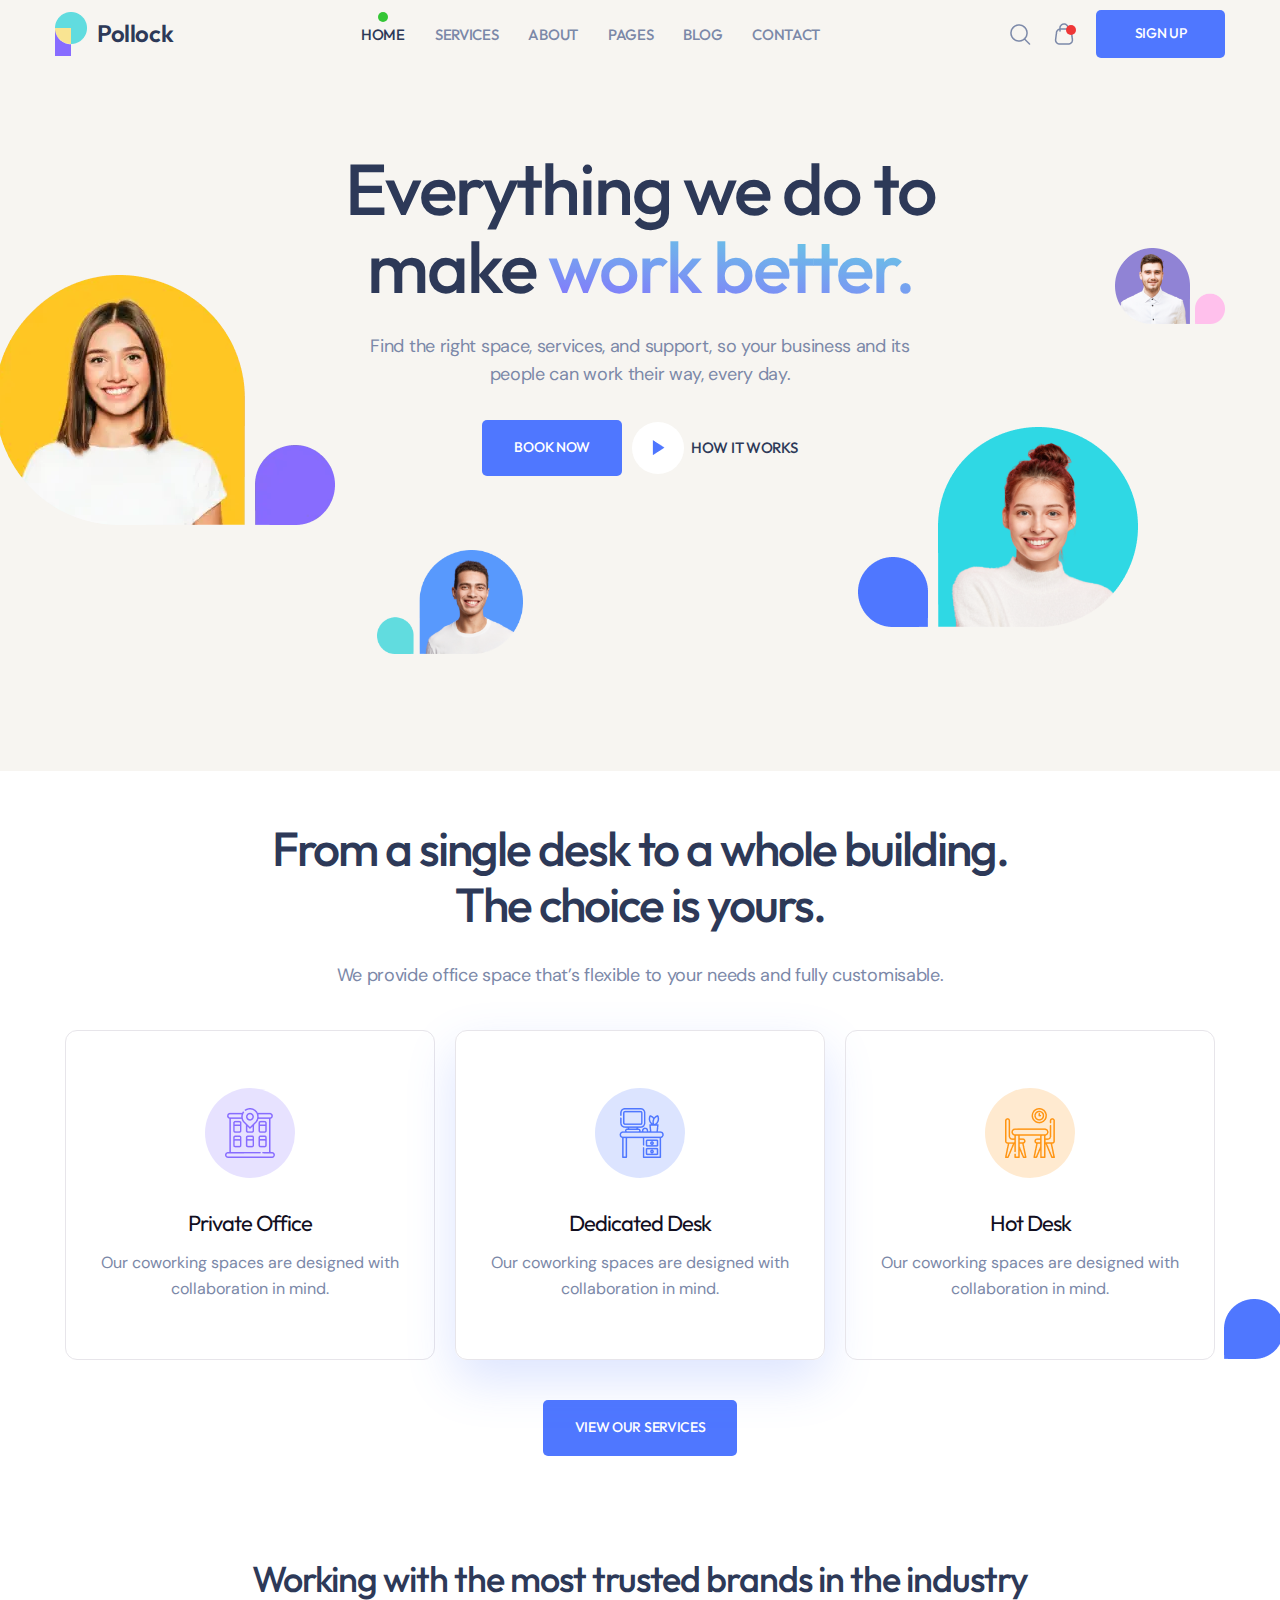
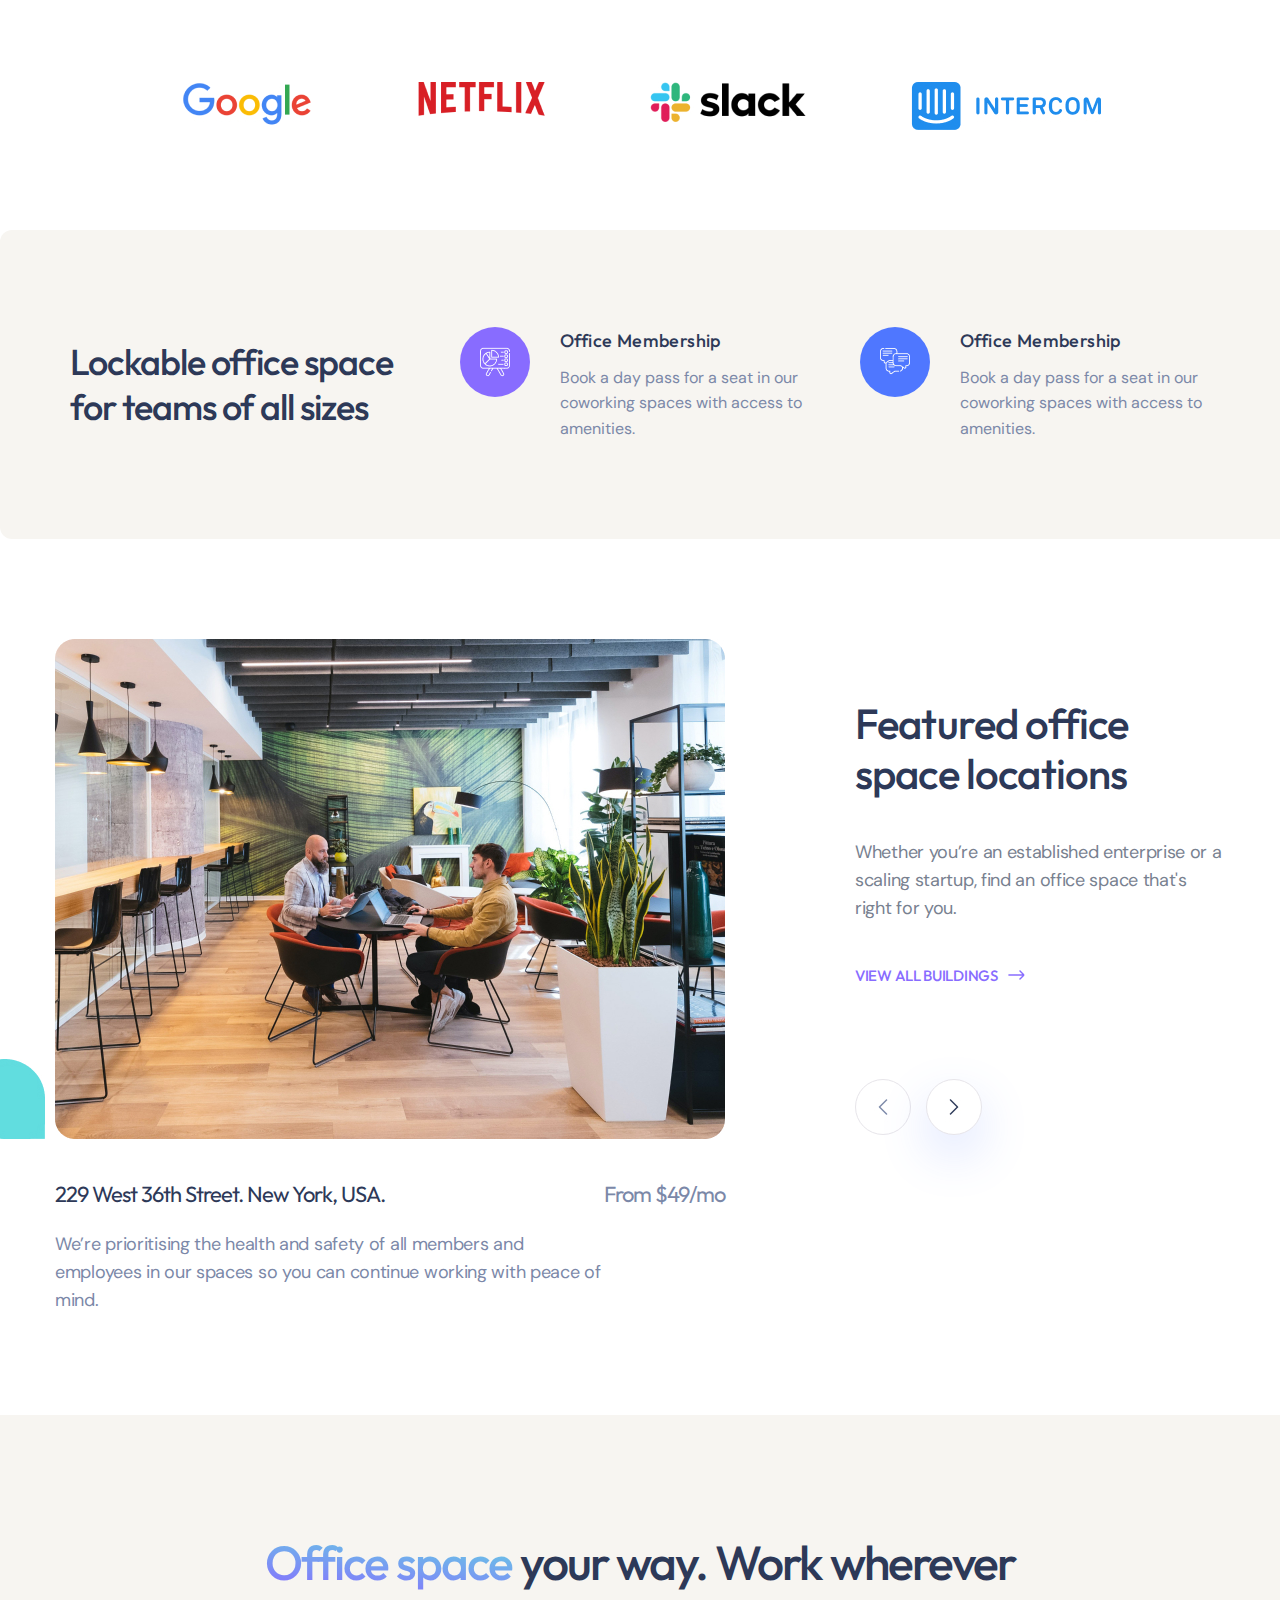
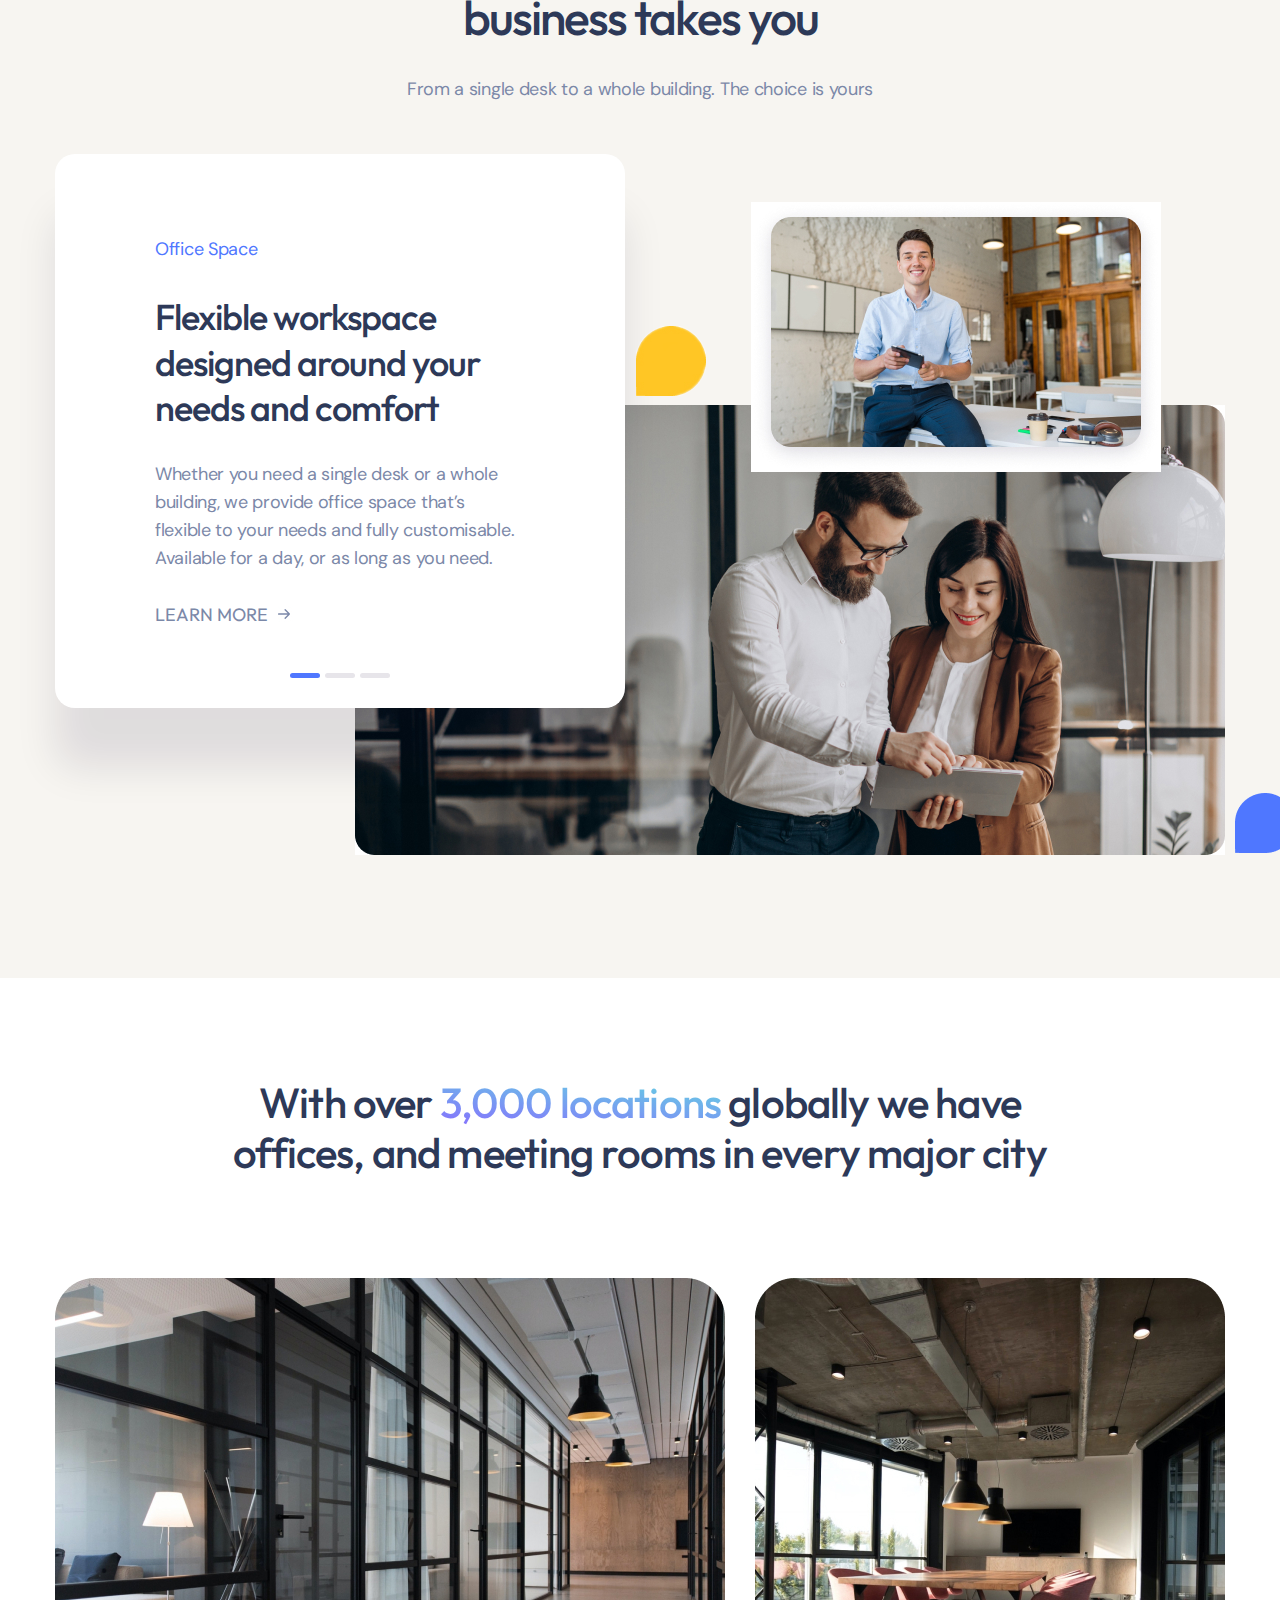
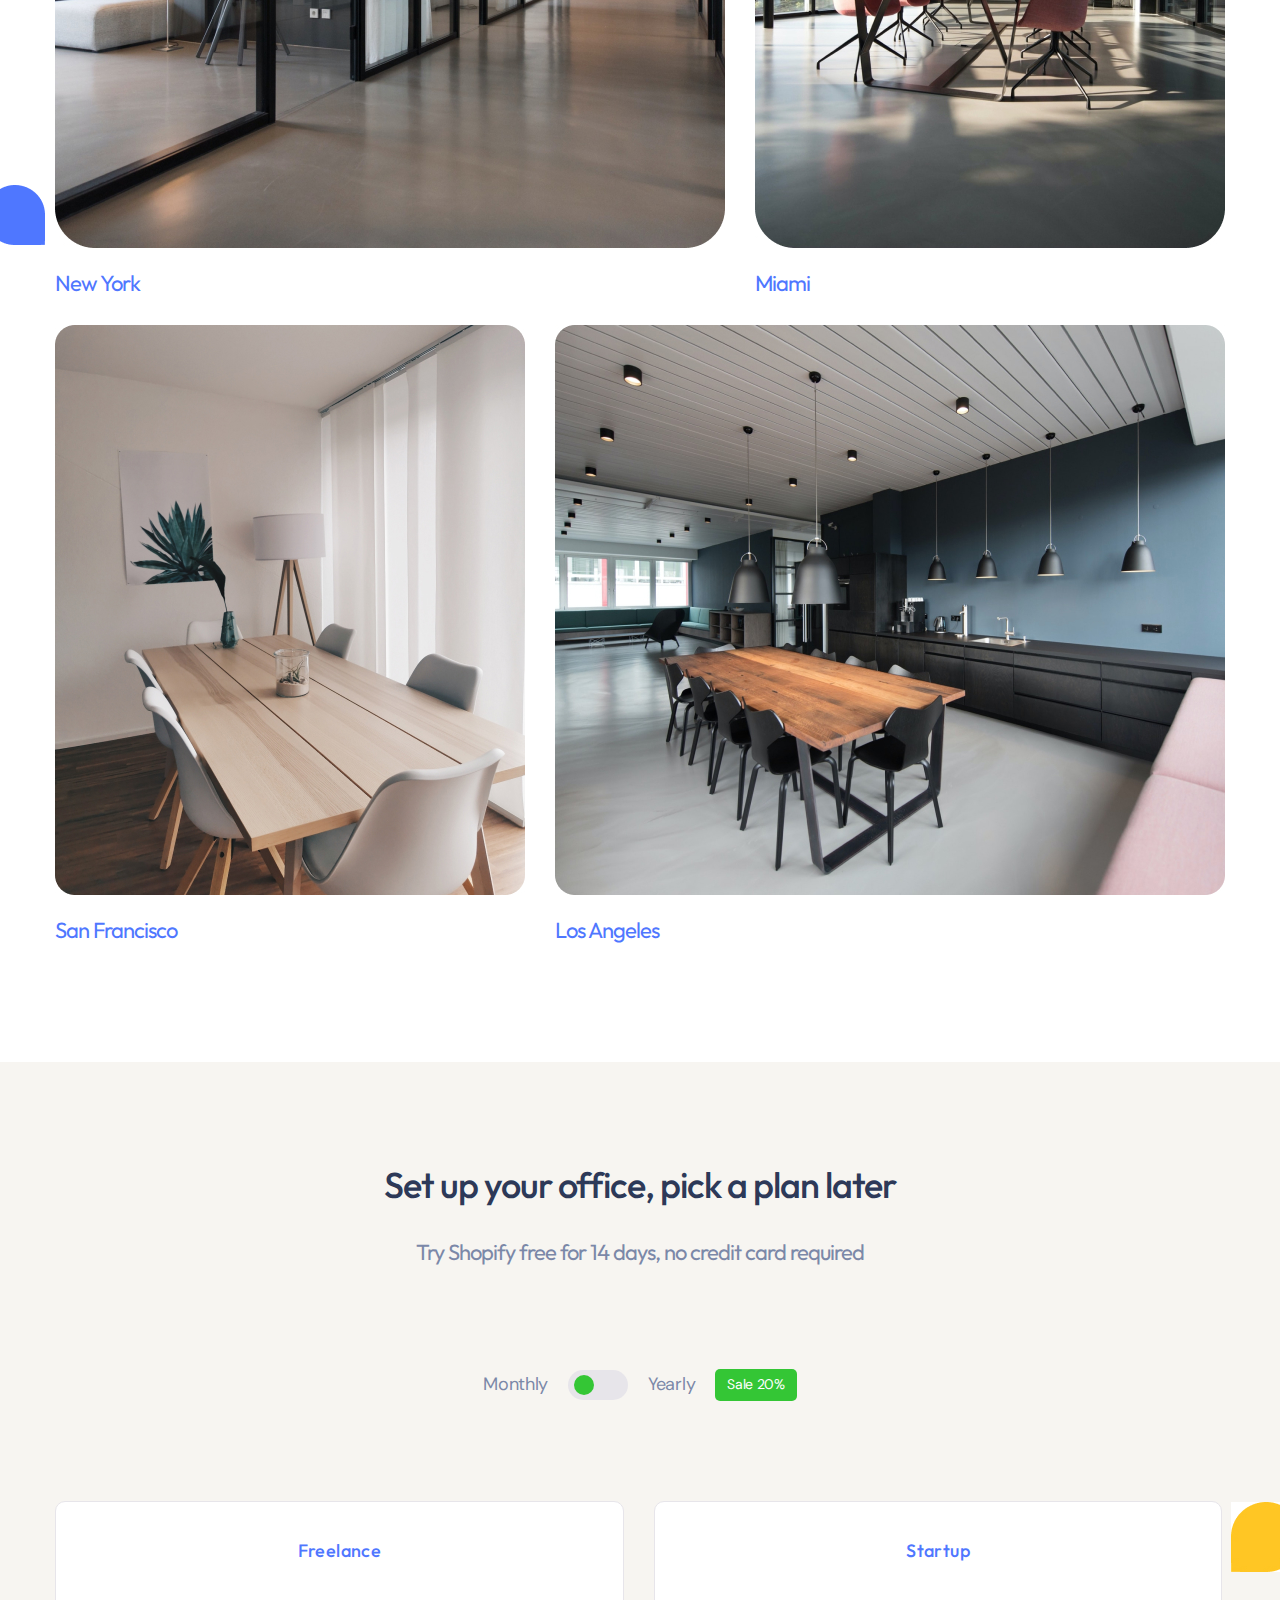
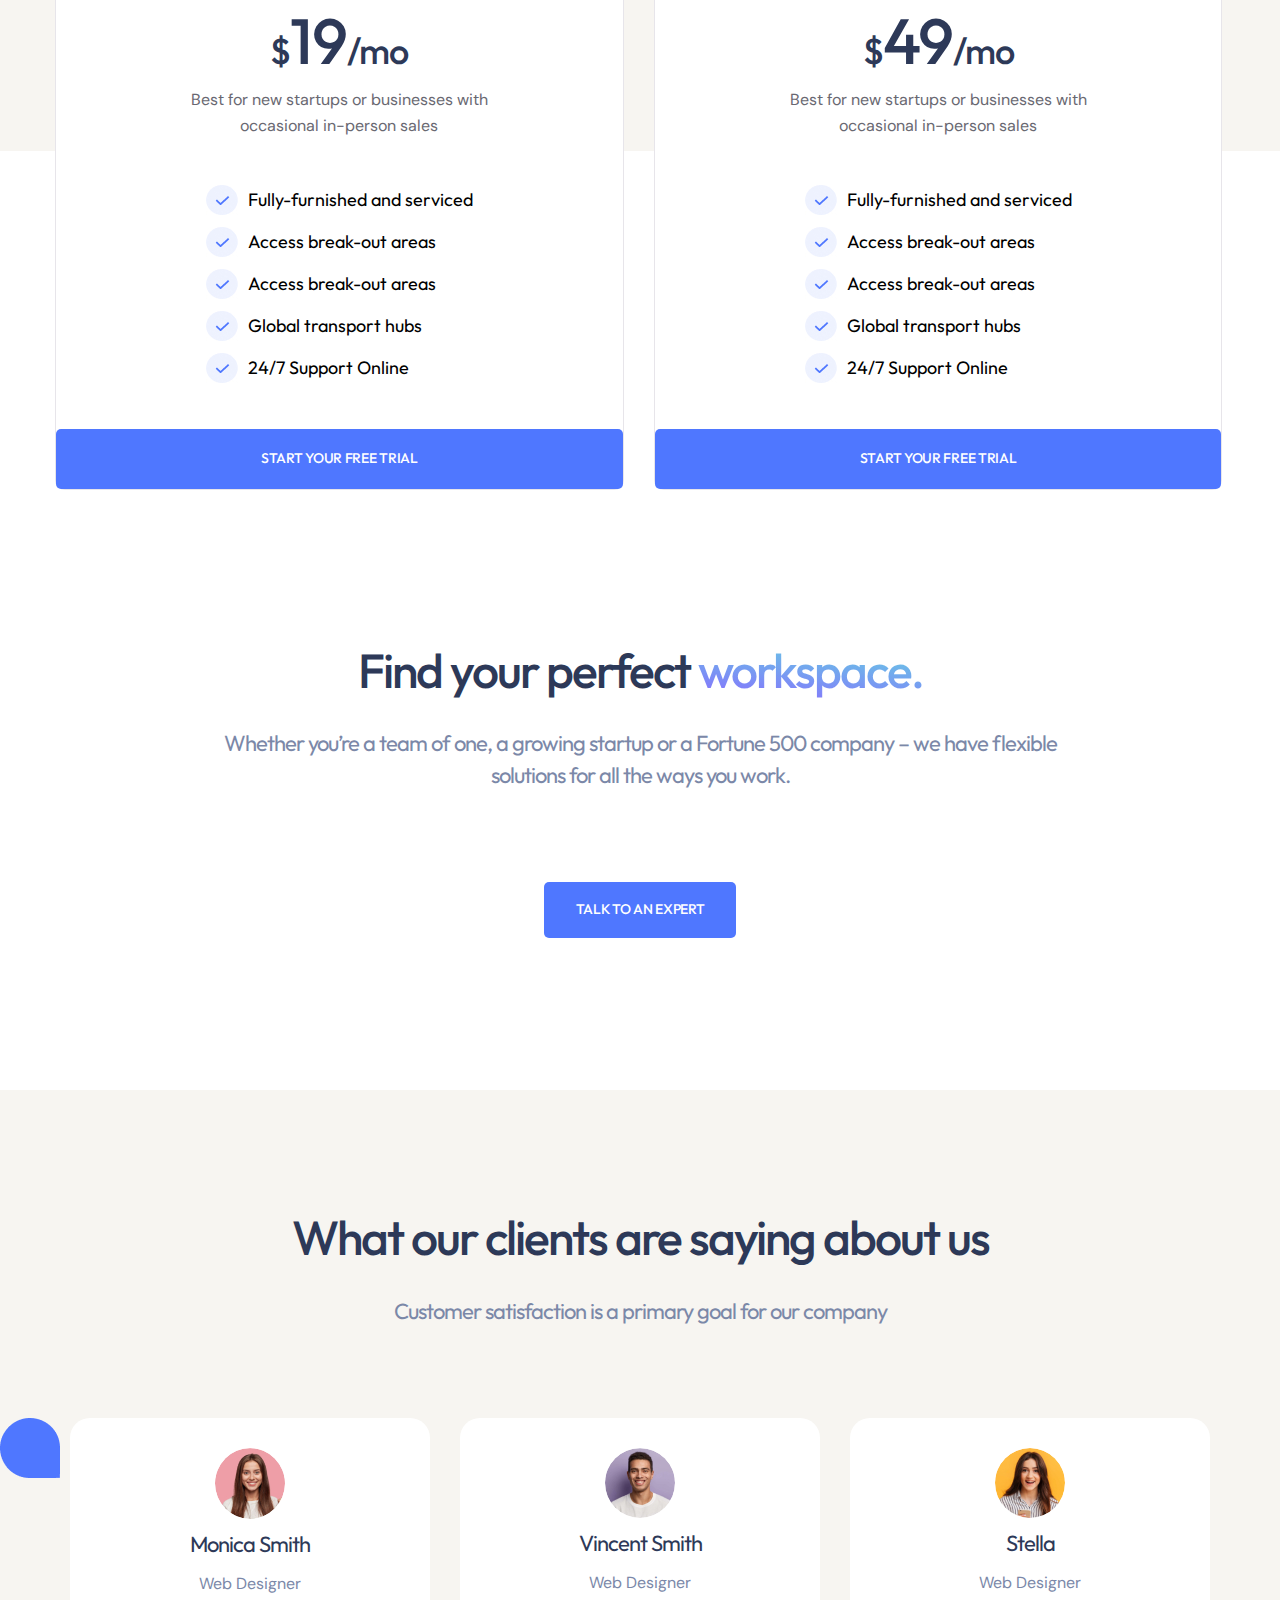
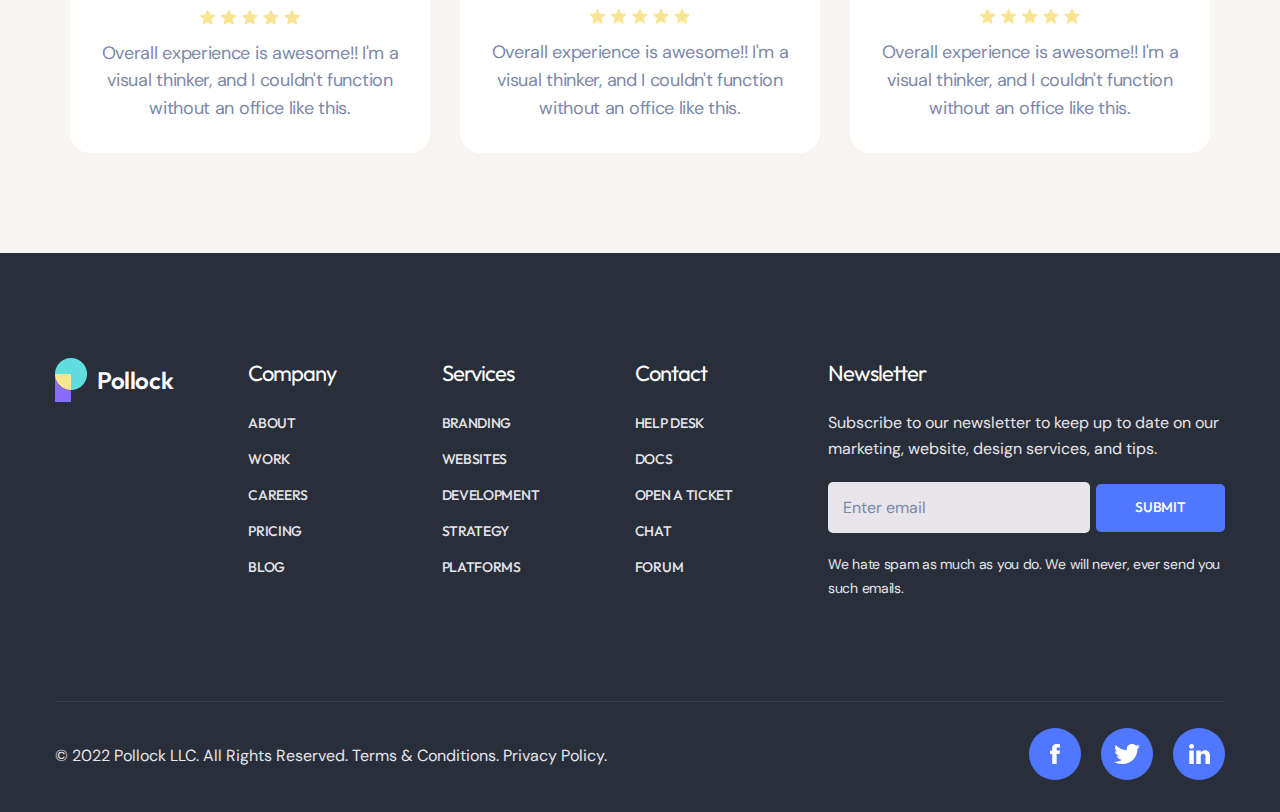
==== commit e1ae910c: "updatecode" ====
--- a/public/index.html
+++ b/public/index.html
@@ -380,7 +380,7 @@
                     <div class="page-pricing__button-item">
                         <p>Monthly</p>
                         <div class="page-pricing__toggle">
-                            <input type="checkbox" id="page-pricing__click">
+                            <input type="checkbox" class="page-pricing__click" id="page-pricing__click">
                             <label for="page-pricing__click" class="page-pricing__label"></label>
                         </div>
                     </div>
--- a/src/component/index.css
+++ b/src/component/index.css
@@ -98,6 +98,14 @@
   gap: 10px;
   transition: all 0.3s ease-in-out;
   cursor: pointer;
+  opacity: 0;
+  pointer-events: none;
+  height: 0;
+}
+
+.product__item-content.active {
+  opacity: 0;
+  pointer-events: none;
 }
 
 .product__item-content--el {
@@ -127,7 +135,7 @@
 }
 
 /* Ẩn hộp checkbox mặc định */
-input[type=checkbox] {
+.product__checkbox-group > input[type=checkbox] {
   -moz-appearance: none;
   -webkit-appearance: none;
   -o-appearance: none;
@@ -136,7 +144,7 @@
   cursor: pointer;
 }
 
-input[type=checkbox] + label::before {
+.product__checkbox-group > input[type=checkbox] + label::before {
   content: "✔";
   font-size: 10px;
   display: inline-block;
@@ -149,7 +157,7 @@
   line-height: 15px;
 }
 
-input[type=checkbox]:checked + label::before {
+.product__checkbox-group > input[type=checkbox]:checked + label::before {
   background-color: #333;
   color: white;
 }
@@ -333,6 +341,8 @@
   display: grid;
   grid-template-columns: repeat(3, 1fr);
   gap: 30px;
+  border-bottom: 1px solid #E7E5EA;
+  padding-bottom: 40px;
 }
 
 .content-cart__item {
@@ -367,13 +377,11 @@
 /* pagination */
 .pagination {
   cursor: pointer;
-  padding-top: 40px;
   align-items: center;
   justify-content: center;
   display: flex;
   gap: 46px;
   align-items: center;
-  border-top: 1px solid #E7E5EA;
 }
 
 .pagination__page {
@@ -507,6 +515,12 @@
   align-items: center;
   justify-content: center;
   gap: 20px;
+  border-radius: 5px;
+  border: 1px solid #E7E5EA;
+}
+
+.article-cart__img-lg img {
+  border-radius: 5px;
 }
 
 .article-cart__post-by {
@@ -542,7 +556,7 @@
   display: flex;
   flex-direction: column;
   gap: 30px;
-  padding: 0px 40px;
+  padding: 0px 40px 40px 40px;
 }
 
 .article-cart__text-title {
@@ -1768,7 +1782,7 @@
   background-color: #34C635;
 }
 
-.page-pricing__toggle input {
+.page-pricing__click {
   display: none !important;
 }
 
